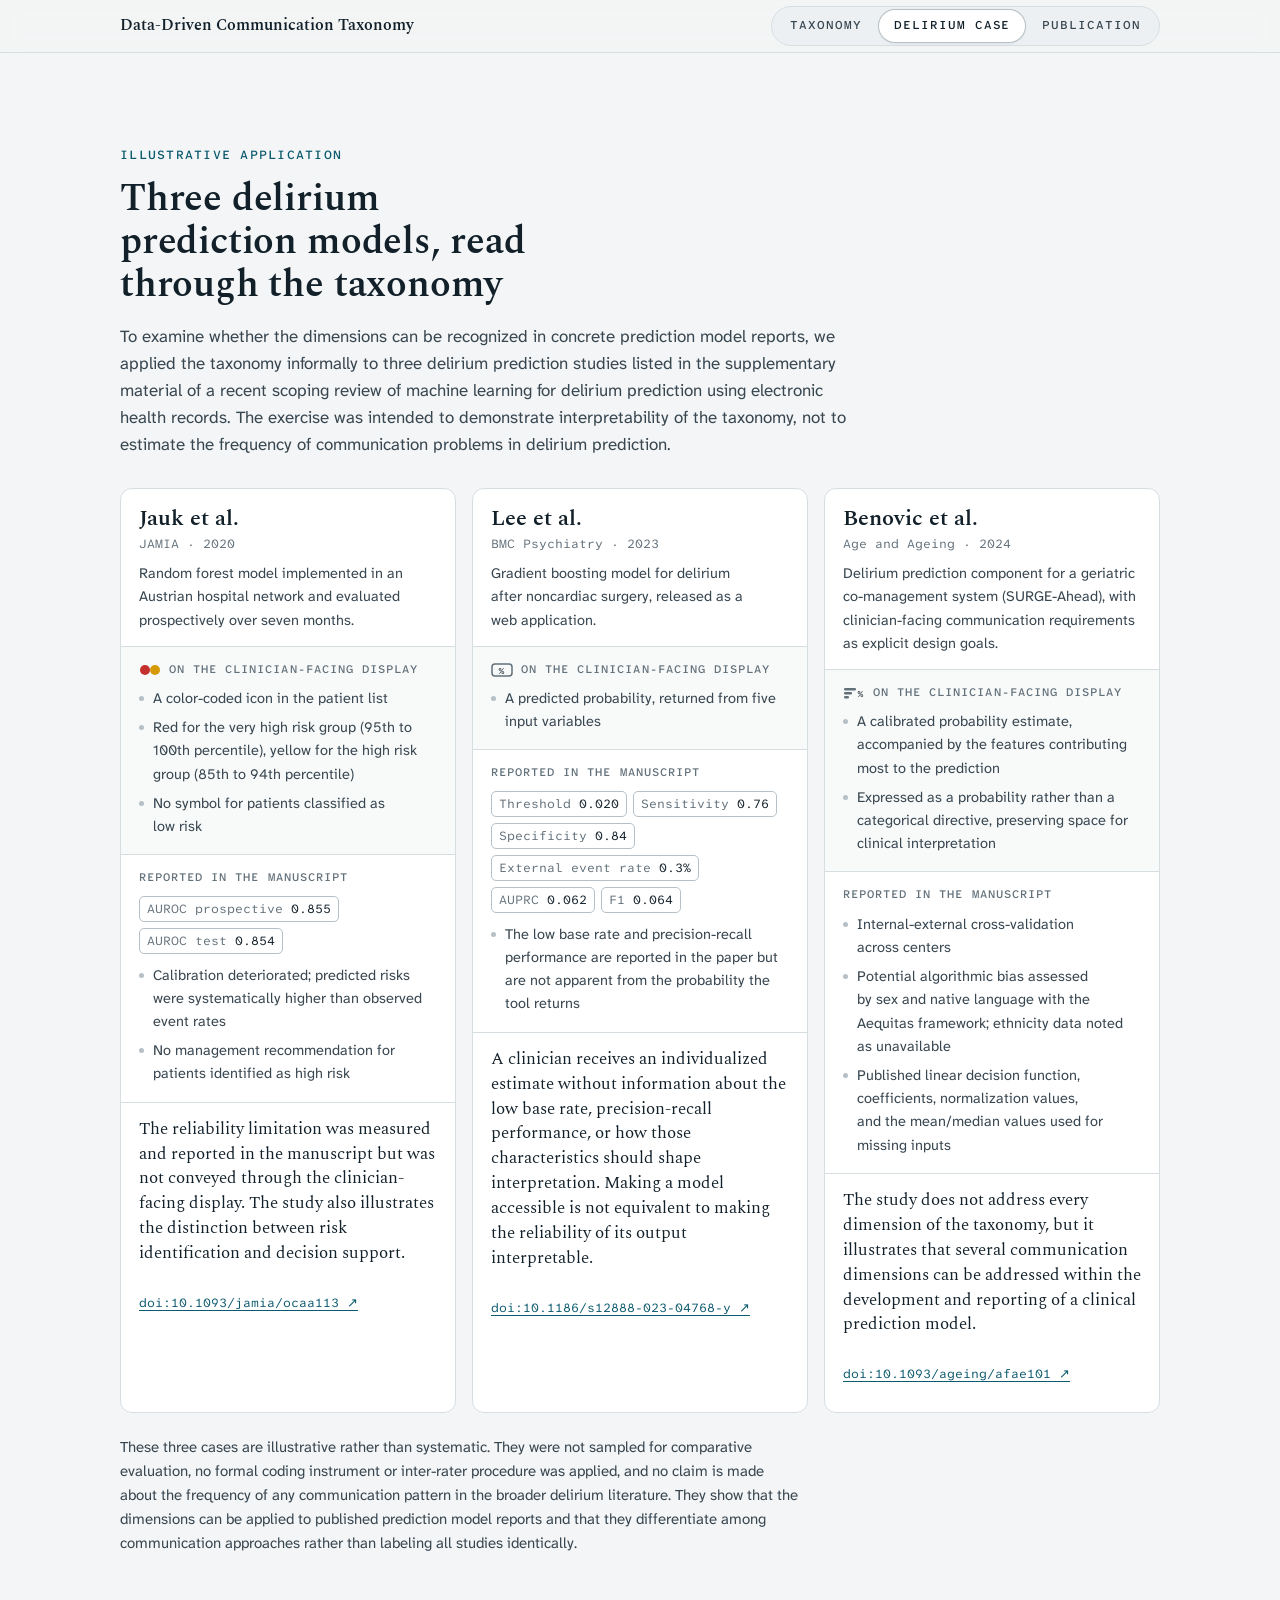
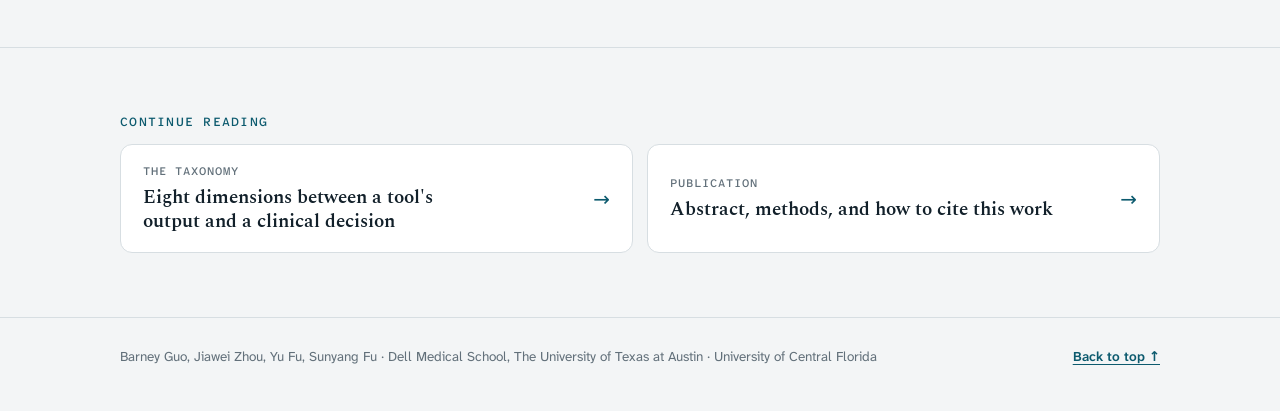
==== taxonomy-delirium.html @ abd05e76 "Add files via upload" ====
<!doctype html>
<html lang="en">
<head>
<meta charset="utf-8">
<meta name="viewport" content="width=device-width, initial-scale=1">
<title>Delirium case · Data-Driven Communication Taxonomy</title>
<meta name="description" content="Three published delirium prediction models read through A Taxonomy of Issues in Healthcare Data-Driven Communication for Clinical Decision-Making.">
<link rel="preconnect" href="https://fonts.googleapis.com">
<link rel="preconnect" href="https://fonts.gstatic.com" crossorigin>
<link rel="stylesheet" href="https://fonts.googleapis.com/css2?family=Atkinson+Hyperlegible+Mono:wght@400;500;600&family=Atkinson+Hyperlegible+Next:ital,wght@0,400;0,500;0,600;0,700;1,400&family=Spectral:ital,wght@0,500;0,600;1,400;1,500&display=swap">
<link rel="stylesheet" href="taxonomy-shared.css">
</head>
<body>
<!-- Page 2 of 3 · Delirium case. Other pages: taxonomy.html, taxonomy-publication.html. Shared files: taxonomy-shared.css, taxonomy-shared.js. -->

<header class="topbar">
  <div class="frame topbar-in">
    <a class="brand" href="taxonomy.html">Data-Driven Communication Taxonomy</a>
    <nav class="page-tabs" aria-label="Pages">
      <a class="page-tab" href="taxonomy.html">Taxonomy</a>
      <a class="page-tab" href="taxonomy-delirium.html" aria-current="page">Delirium case</a>
      <a class="page-tab" href="taxonomy-publication.html">Publication</a>
    </nav>
  </div>
</header>

<main id="top">
  <section class="sec" id="delirium" aria-labelledby="del-title">
    <div class="frame">
      <p class="kicker">Illustrative application</p>
      <h1 id="del-title">Three delirium prediction models, read through the taxonomy</h1>
      <p class="lede">To examine whether the dimensions can be recognized in concrete prediction model reports, we applied the taxonomy informally to three delirium prediction studies listed in the supplementary material of a recent scoping review of machine learning for delirium prediction using electronic health records. The exercise was intended to demonstrate interpretability of the taxonomy, not to estimate the frequency of communication problems in delirium prediction.</p>
      <div class="cases">
        <article class="case">
          <div class="case-head">
            <h3>Jauk et al.</h3>
            <p class="src">JAMIA · 2020</p>
            <p>Random forest model implemented in an Austrian hospital network and evaluated prospectively over seven months.</p>
          </div>
          <div class="layer screen">
            <p class="label layer-label"><svg width="22" height="12" viewBox="0 0 22 12" aria-hidden="true"><circle cx="6" cy="6" r="5" fill="var(--sig-red)"/><circle cx="16" cy="6" r="5" fill="var(--sig-amber)"/></svg>On the clinician-facing display</p>
            <ul class="pts">
              <li>A color-coded icon in the patient list</li>
              <li>Red for the very high risk group (95th to 100th percentile), yellow for the high risk group (85th to 94th percentile)</li>
              <li>No symbol for patients classified as low risk</li>
            </ul>
          </div>
          <div class="layer">
            <p class="label">Reported in the manuscript</p>
            <ul class="metrics"><li><span>AUROC prospective</span> 0.855</li><li><span>AUROC test</span> 0.854</li></ul>
            <ul class="pts">
              <li>Calibration deteriorated; predicted risks were systematically higher than observed event rates</li>
              <li>No management recommendation for patients identified as high risk</li>
            </ul>
          </div>
          <div class="reading"><p>The reliability limitation was measured and reported in the manuscript but was not conveyed through the clinician-facing display. The study also illustrates the distinction between risk identification and decision support.</p></div>
          <p class="case-link"><a href="https://doi.org/10.1093/jamia/ocaa113" target="_blank" rel="noopener">doi:10.1093/jamia/ocaa113 ↗</a></p>
        </article>

        <article class="case">
          <div class="case-head">
            <h3>Lee et al.</h3>
            <p class="src">BMC Psychiatry · 2023</p>
            <p>Gradient boosting model for delirium after noncardiac surgery, released as a web application.</p>
          </div>
          <div class="layer screen">
            <p class="label layer-label"><svg width="22" height="14" viewBox="0 0 22 14" aria-hidden="true"><rect x="1" y="1" width="20" height="12" rx="3" fill="none" stroke="var(--muted)" stroke-width="1.5"/><text x="11" y="10.5" text-anchor="middle" font-size="9" font-family="ui-monospace,monospace" fill="var(--ink)">%</text></svg>On the clinician-facing display</p>
            <ul class="pts">
              <li>A predicted probability, returned from five input variables</li>
            </ul>
          </div>
          <div class="layer">
            <p class="label">Reported in the manuscript</p>
            <ul class="metrics"><li><span>Threshold</span> 0.020</li><li><span>Sensitivity</span> 0.76</li><li><span>Specificity</span> 0.84</li><li><span>External event rate</span> 0.3%</li><li><span>AUPRC</span> 0.062</li><li><span>F1</span> 0.064</li></ul>
            <ul class="pts">
              <li>The low base rate and precision-recall performance are reported in the paper but are not apparent from the probability the tool returns</li>
            </ul>
          </div>
          <div class="reading"><p>A clinician receives an individualized estimate without information about the low base rate, precision-recall performance, or how those characteristics should shape interpretation. Making a model accessible is not equivalent to making the reliability of its output interpretable.</p></div>
          <p class="case-link"><a href="https://doi.org/10.1186/s12888-023-04768-y" target="_blank" rel="noopener">doi:10.1186/s12888-023-04768-y ↗</a></p>
        </article>

        <article class="case">
          <div class="case-head">
            <h3>Benovic et al.</h3>
            <p class="src">Age and Ageing · 2024</p>
            <p>Delirium prediction component for a geriatric co-management system (SURGE-Ahead), with clinician-facing communication requirements as explicit design goals.</p>
          </div>
          <div class="layer screen">
            <p class="label layer-label"><svg width="22" height="14" viewBox="0 0 22 14" aria-hidden="true"><rect x="1" y="2" width="12" height="2.6" rx="1.3" fill="var(--muted)"/><rect x="1" y="6" width="8" height="2.6" rx="1.3" fill="var(--muted)"/><rect x="1" y="10" width="5" height="2.6" rx="1.3" fill="var(--muted)"/><text x="18" y="11" text-anchor="middle" font-size="9" font-family="ui-monospace,monospace" fill="var(--ink)">%</text></svg>On the clinician-facing display</p>
            <ul class="pts">
              <li>A calibrated probability estimate, accompanied by the features contributing most to the prediction</li>
              <li>Expressed as a probability rather than a categorical directive, preserving space for clinical interpretation</li>
            </ul>
          </div>
          <div class="layer">
            <p class="label">Reported in the manuscript</p>
            <ul class="pts">
              <li>Internal-external cross-validation across centers</li>
              <li>Potential algorithmic bias assessed by sex and native language with the Aequitas framework; ethnicity data noted as unavailable</li>
              <li>Published linear decision function, coefficients, normalization values, and the mean/median values used for missing inputs</li>
            </ul>
          </div>
          <div class="reading"><p>The study does not address every dimension of the taxonomy, but it illustrates that several communication dimensions can be addressed within the development and reporting of a clinical prediction model.</p></div>
          <p class="case-link"><a href="https://doi.org/10.1093/ageing/afae101" target="_blank" rel="noopener">doi:10.1093/ageing/afae101 ↗</a></p>
        </article>
      </div>
      <p class="caveat">These three cases are illustrative rather than systematic. They were not sampled for comparative evaluation, no formal coding instrument or inter-rater procedure was applied, and no claim is made about the frequency of any communication pattern in the broader delirium literature. They show that the dimensions can be applied to published prediction model reports and that they differentiate among communication approaches rather than labeling all studies identically.</p>
    </div>
  </section>

  <nav class="sec next" aria-labelledby="next-title">
    <div class="frame">
      <p class="kicker" id="next-title">Continue reading</p>
      <div class="next-grid">
        <a class="next-card" href="taxonomy.html#taxonomy">
          <span><span class="label">The taxonomy</span><span class="next-name">Eight dimensions between a tool's output and a clinical decision</span></span>
          <span class="next-arrow" aria-hidden="true">→</span>
        </a>
        <a class="next-card" href="taxonomy-publication.html">
          <span><span class="label">Publication</span><span class="next-name">Abstract, methods, and how to cite this work</span></span>
          <span class="next-arrow" aria-hidden="true">→</span>
        </a>
      </div>
    </div>
  </nav>
</main>

<footer class="foot">
  <div class="frame">
    <span>Barney Guo, Jiawei Zhou, Yu Fu, Sunyang Fu · Dell Medical School, The University of Texas at Austin · University of Central Florida</span>
    <a href="#top">Back to top ↑</a>
  </div>
</footer>

<script src="taxonomy-shared.js"></script>
</body>
</html>
---- taxonomy-shared.css ----
/* Shared by the three project pages: taxonomy.html (Taxonomy), taxonomy-delirium.html (Delirium case), taxonomy-publication.html (Publication).
   Layout: one reading column (about 68ch) inside a 1120px frame. The dimension rail, case cards and figures use the full frame. A slim sticky nav with one tab per page.
   Subject: the path from a model's output to a clinical decision, keyed to the eight dimension fills used in the paper's Tables 3 and 4 and Figure 2. */
:root{
  --bg:#F3F5F6; --surface:#FFFFFF; --raised:#F8FAFA; --ink:#12202A; --ink-2:#384650; --muted:#62707A;
  --rule:#D7DEE2; --rule-2:#B6C0C6; --accent:#0C5A6E; --accent-2:#08495A; --accent-soft:#E1EEF2; --on-accent:#FFFFFF;
  --chrome:#22313B; --on-chrome:#E9EFF2; --sig-red:#C4302B; --sig-amber:#D69A00; --sheet:#FFFFFF; --code-bg:#ECF0F2;
  --d1:#1E6B6B; --d1f:#E0F0F0; --d2:#56626C; --d2f:#F0F0F0; --d3:#A64E0C; --d3f:#FFE8D1; --d4:#746500; --d4f:#FFFFD9;
  --d5:#2A6B2E; --d5f:#E0FFE0; --d6:#00707B; --d6f:#E0FFFF; --d7:#4246B5; --d7f:#EBEBFF; --d8:#962D93; --d8f:#FFE6FF;
  --f-display:"Spectral", Georgia, "Times New Roman", serif;
  --f-body:"Atkinson Hyperlegible Next", "Atkinson Hyperlegible", system-ui, -apple-system, "Segoe UI", Roboto, Arial, sans-serif;
  --f-mono:"Atkinson Hyperlegible Mono", ui-monospace, "SFMono-Regular", Menlo, Consolas, monospace;
  --frame:1120px; --measure:68ch;
}
@media (prefers-color-scheme: dark){
  :root:not([data-theme="light"]){
    --bg:#0D1317; --surface:#141C21; --raised:#18222A; --ink:#E2E8EC; --ink-2:#B8C4CB; --muted:#8B99A3;
    --rule:#25313A; --rule-2:#3B4952; --accent:#6BC2D6; --accent-2:#93D5E5; --accent-soft:#153039; --on-accent:#0D1317;
    --chrome:#26353F; --on-chrome:#E2E8EC; --sig-red:#F0605A; --sig-amber:#F2C14E; --sheet:#F4F6F7; --code-bg:#10191E;
    --d1:#7DCACA; --d1f:#142A2B; --d2:#B4BEC5; --d2f:#20272B; --d3:#F2A766; --d3f:#35251A; --d4:#E1D068; --d4f:#2E2C17;
    --d5:#88D18C; --d5f:#17301A; --d6:#6BD0DA; --d6f:#12303A; --d7:#ABADFF; --d7f:#212346; --d8:#EE9BEA; --d8f:#341B35;
    color-scheme:dark;
  }
}
:root[data-theme="dark"]{
  --bg:#0D1317; --surface:#141C21; --raised:#18222A; --ink:#E2E8EC; --ink-2:#B8C4CB; --muted:#8B99A3;
  --rule:#25313A; --rule-2:#3B4952; --accent:#6BC2D6; --accent-2:#93D5E5; --accent-soft:#153039; --on-accent:#0D1317;
  --chrome:#26353F; --on-chrome:#E2E8EC; --sig-red:#F0605A; --sig-amber:#F2C14E; --sheet:#F4F6F7; --code-bg:#10191E;
  --d1:#7DCACA; --d1f:#142A2B; --d2:#B4BEC5; --d2f:#20272B; --d3:#F2A766; --d3f:#35251A; --d4:#E1D068; --d4f:#2E2C17;
  --d5:#88D18C; --d5f:#17301A; --d6:#6BD0DA; --d6f:#12303A; --d7:#ABADFF; --d7f:#212346; --d8:#EE9BEA; --d8f:#341B35;
  color-scheme:dark;
}

*,*::before,*::after{box-sizing:border-box}
html{scroll-behavior:smooth;-webkit-text-size-adjust:100%}
body{margin:0;background:var(--bg);color:var(--ink);font-family:var(--f-body);font-size:17px;line-height:1.6;-webkit-font-smoothing:antialiased;text-rendering:optimizeLegibility}
img{max-width:100%}
[hidden]{display:none!important}
.frame{max-width:var(--frame);margin-inline:auto;padding-inline:clamp(16px,4vw,40px)}
a{color:var(--accent);text-underline-offset:3px;text-decoration-thickness:1px}
a:hover{color:var(--accent-2)}
:focus-visible{outline:2px solid var(--accent);outline-offset:2px;border-radius:4px}
h1,h2,h3,h4{text-wrap:balance}
p,li,dd{text-wrap:pretty}
.num{font-family:var(--f-mono);font-variant-numeric:tabular-nums}
.kicker{font-family:var(--f-mono);font-size:12.5px;font-weight:500;letter-spacing:.1em;text-transform:uppercase;color:var(--accent);margin:0 0 12px}
.label{font-family:var(--f-mono);font-size:11.5px;font-weight:500;letter-spacing:.09em;text-transform:uppercase;color:var(--muted);margin:0 0 8px}
.sec{padding-block:clamp(52px,8vw,92px);border-top:1px solid var(--rule);scroll-margin-top:56px}
main > .sec:first-child{border-top:0}
.sec h1,.sec h2{font-family:var(--f-display);font-weight:600;font-size:clamp(1.7rem,1.15rem + 1.7vw,2.35rem);line-height:1.15;letter-spacing:-.005em;margin:0 0 16px;max-width:26ch}
.lede{font-size:1.06rem;color:var(--ink-2);max-width:var(--measure);margin:0}
.btn{appearance:none;font:inherit;font-size:14px;font-weight:700;line-height:1.2;display:inline-flex;align-items:center;gap:8px;padding:9px 15px;border-radius:7px;border:1px solid var(--rule-2);background:var(--surface);color:var(--ink);cursor:pointer;text-decoration:none;white-space:nowrap;transition:background .15s,border-color .15s,color .15s}
.btn:hover{background:var(--accent-soft);border-color:var(--accent);color:var(--ink)}
.btn.primary{background:var(--accent);border-color:var(--accent);color:var(--on-accent)}
.btn.primary:hover{background:var(--accent-2);border-color:var(--accent-2);color:var(--on-accent)}
.btn[aria-pressed="true"]{background:var(--accent);border-color:var(--accent);color:var(--on-accent)}
code{font-family:var(--f-mono);font-size:.86em;background:var(--code-bg);color:var(--ink);padding:1px 5px;border-radius:4px;white-space:nowrap}

/* nav · all pages: one tab per page, aria-current="page" marks the page being viewed */
.topbar{position:sticky;top:env(safe-area-inset-top,0px);z-index:20;background:var(--bg);background:color-mix(in srgb,var(--bg) 90%,transparent);-webkit-backdrop-filter:blur(10px);backdrop-filter:blur(10px);border-bottom:1px solid var(--rule)}
.topbar-in{display:flex;align-items:center;gap:20px;min-height:52px}
.brand{font-family:var(--f-display);font-weight:600;font-size:16px;color:var(--ink);text-decoration:none;white-space:nowrap;overflow:hidden;text-overflow:ellipsis;min-width:0}
.brand:hover{color:var(--ink)}
.page-tabs{display:flex;gap:2px;margin-left:auto;padding:3px;border:1px solid var(--rule);border-radius:999px;background:var(--code-bg);min-width:0}
.page-tab{font-family:var(--f-mono);font-size:12px;font-weight:500;letter-spacing:.08em;text-transform:uppercase;color:var(--ink-2);text-decoration:none;text-align:center;padding:6px 15px;border-radius:999px;white-space:nowrap}
.page-tab:hover{background:var(--accent-soft);color:var(--ink)}
.page-tab[aria-current="page"]{background:var(--surface);color:var(--ink);box-shadow:0 0 0 1px var(--rule-2),0 1px 3px rgba(18,32,42,.12)}
@media (max-width:760px){.brand{display:none}.page-tabs{flex:1;margin-left:0}.page-tab{flex:1;padding-inline:6px}}
@media (max-width:380px){.page-tab{font-size:11px;letter-spacing:.04em}}

/* hero · taxonomy.html */
.hero{padding-block:clamp(40px,7vw,84px) clamp(44px,7vw,80px)}
.eyebrow{display:flex;flex-wrap:wrap;gap:4px 12px;align-items:baseline;font-family:var(--f-mono);font-size:13px;color:var(--muted);margin:0 0 20px}
.eyebrow .ey-status{color:var(--accent);font-weight:600;letter-spacing:.1em;text-transform:uppercase;font-size:12px}
h1{font-family:var(--f-display);font-weight:600;font-size:clamp(2.05rem,1.15rem + 3.3vw,3.4rem);line-height:1.08;letter-spacing:-.014em;margin:0 0 24px;max-width:17em}
.hero-lede{font-size:clamp(1.06rem,1rem + .3vw,1.2rem);color:var(--ink-2);max-width:62ch;margin:0 0 14px}
.hero-actions{display:flex;flex-wrap:wrap;gap:10px;margin-top:26px}

/* featured example · taxonomy.html */
.example{margin-top:clamp(36px,6vw,60px);background:var(--surface);border:1px solid var(--rule);border-radius:14px;overflow:hidden}
.example-head{padding:18px 24px 16px;border-bottom:1px solid var(--rule);background:var(--raised)}
.example-head .kicker{margin-bottom:6px}
.example-head h2{font-family:var(--f-display);font-weight:600;font-size:clamp(1.3rem,1.1rem + .7vw,1.6rem);line-height:1.2;margin:0 0 4px}
.example-head p{margin:0;font-size:14.5px;color:var(--muted)}
.example-grid{display:grid;grid-template-columns:minmax(0,.95fr) minmax(0,1.05fr)}
.example-col{padding:22px 24px 24px;min-width:0}
.example-col + .example-col{border-left:1px solid var(--rule)}
@media (max-width:840px){.example-grid{grid-template-columns:1fr}.example-col + .example-col{border-left:0;border-top:1px solid var(--rule)}}
.ward{border:1px solid var(--rule-2);border-radius:9px;overflow:hidden;background:var(--surface)}
.ward-bar{display:flex;justify-content:space-between;align-items:center;gap:12px;padding:8px 12px;background:var(--chrome);color:var(--on-chrome);font-family:var(--f-mono);font-size:12px;letter-spacing:.06em;text-transform:uppercase}
.ward-bar span:last-child{opacity:.7;text-transform:none;letter-spacing:.02em}
.ward table{width:100%;border-collapse:collapse;font-size:14px}
.ward th{font-family:var(--f-mono);font-weight:500;font-size:11px;letter-spacing:.07em;text-transform:uppercase;color:var(--muted);text-align:left;padding:8px 12px;border-bottom:1px solid var(--rule)}
.ward th:last-child,.ward td:last-child{text-align:center;width:8.5em}
.ward td{padding:9px 12px;border-bottom:1px solid var(--rule);vertical-align:middle}
.ward tbody tr:last-child td{border-bottom:0}
.ward td:first-child{font-family:var(--f-mono);color:var(--ink-2);width:3.6em}
.redact{display:block;height:9px;border-radius:5px;background:var(--rule-2);width:var(--w,60%);opacity:.8}
.icon{display:inline-block;width:14px;height:14px;border-radius:50%;vertical-align:middle}
.icon.red{background:var(--sig-red);box-shadow:0 0 0 3px color-mix(in srgb,var(--sig-red) 20%,transparent)}
.icon.amber{background:var(--sig-amber);box-shadow:0 0 0 3px color-mix(in srgb,var(--sig-amber) 22%,transparent)}
.icon.none{border:1.5px dashed var(--rule-2)}
.ward-missing{display:flex;flex-wrap:wrap;align-items:center;gap:8px;padding:10px 12px;border-top:1px dashed var(--rule-2);font-size:13px;color:var(--muted);background:var(--raised)}
.ghost{border:1px dashed var(--rule-2);border-radius:5px;padding:1px 8px;font-family:var(--f-mono);font-size:12px;color:var(--ink-2)}
.legend{list-style:none;padding:0;margin:14px 0 0;display:grid;gap:7px;font-size:14px;color:var(--ink-2)}
.legend li{display:flex;gap:10px;align-items:center}
.schem-note{font-size:12.5px;color:var(--muted);margin:12px 0 0}
.report{margin:0}
.report > div{display:grid;grid-template-columns:9em minmax(0,1fr);gap:4px 16px;padding:12px 0;border-bottom:1px solid var(--rule)}
.report > div:first-child{padding-top:2px}
.report dt{font-weight:700;font-size:14.5px;color:var(--ink)}
.report dd{margin:0;font-size:15px;color:var(--ink-2)}
.report .num{color:var(--ink);font-weight:600}
.flag{display:inline-block;margin-top:6px;font-family:var(--f-mono);font-size:11px;letter-spacing:.06em;text-transform:uppercase;color:var(--sig-red);border:1px dashed currentColor;border-radius:4px;padding:1px 6px}
@media (max-width:520px){.report > div{grid-template-columns:1fr}}
.pull{margin:20px 0 0;font-family:var(--f-display);font-style:italic;font-weight:500;font-size:1.17rem;line-height:1.45;color:var(--ink)}
.pull footer{margin-top:8px;font-family:var(--f-body);font-style:normal;font-weight:400;font-size:13px;color:var(--muted)}
.example-foot{margin:16px 0 0;font-size:14px}

/* gap · taxonomy.html */
.lanes{display:grid;grid-template-columns:repeat(2,minmax(0,1fr));gap:16px;margin-top:30px}
@media (max-width:780px){.lanes{grid-template-columns:1fr}}
.lane{border:1px solid var(--rule);border-radius:12px;padding:20px 22px 22px;background:var(--surface);min-width:0;display:flex;flex-direction:column}
.lane.open{border-style:dashed;border-color:var(--accent);background:transparent}
.route{font-family:var(--f-mono);font-size:12.5px;color:var(--muted);margin:0 0 8px}
.lane h3{font-family:var(--f-display);font-weight:600;font-size:1.3rem;line-height:1.25;margin:0 0 14px}
.lane p{margin:0;font-size:15.5px;color:var(--ink-2)}
.std{list-style:none;margin:0;padding:0;display:grid;gap:10px}
.std li{display:grid;grid-template-columns:7.2em minmax(0,1fr);gap:12px;font-size:15px;color:var(--ink-2)}
.std b{font-family:var(--f-mono);font-weight:600;color:var(--ink);font-size:14px}
.status{display:inline-flex;align-items:center;gap:8px;margin-top:auto;padding-top:18px;font-size:13.5px;font-weight:700;color:var(--ink-2)}
.status::before{content:"";width:8px;height:8px;border-radius:50%;background:var(--muted);flex:none}
.lane.open .status{color:var(--accent)}
.lane.open .status::before{background:var(--accent)}
.lits-wrap{margin-top:44px}
.lits-wrap h3{font-family:var(--f-display);font-weight:600;font-size:1.25rem;margin:0 0 14px}
.lits{display:grid;grid-template-columns:repeat(3,minmax(0,1fr));gap:1px;background:var(--rule);border:1px solid var(--rule);border-radius:12px;overflow:hidden}
.lits > div{background:var(--surface);padding:14px 16px;min-width:0}
.lits b{display:block;font-size:15px;color:var(--ink);line-height:1.35;margin-bottom:2px}
.lits span{font-size:14px;color:var(--muted)}
@media (max-width:840px){.lits{grid-template-columns:repeat(2,minmax(0,1fr))}}
@media (max-width:480px){.lits{grid-template-columns:1fr}}
.cap{font-size:14.5px;color:var(--muted);max-width:var(--measure);margin:12px 0 0}

/* taxonomy rail · taxonomy.html */
.rail-ends{display:flex;align-items:center;gap:12px;font-family:var(--f-mono);font-size:12px;letter-spacing:.07em;text-transform:uppercase;color:var(--muted);margin:32px 0 10px}
.rail-ends .line{flex:1;height:1px;background:var(--rule-2);position:relative}
.rail-ends .line::after{content:"";position:absolute;right:0;top:-4px;border-top:4.5px solid transparent;border-bottom:4.5px solid transparent;border-left:8px solid var(--rule-2)}
.rail{display:grid;grid-template-columns:repeat(4,minmax(0,1fr));gap:10px}
@media (max-width:700px){.rail{grid-template-columns:repeat(2,minmax(0,1fr));gap:8px}}
.node{appearance:none;font:inherit;text-align:left;cursor:pointer;display:flex;flex-direction:column;gap:6px;padding:12px;border:1px solid var(--rule);border-radius:9px;background:var(--surface);color:var(--ink);min-width:0;transition:background .15s,border-color .15s,opacity .2s,box-shadow .2s}
.node:hover{border-color:var(--c)}
.node[aria-selected="true"]{background:var(--cf);border-color:var(--c);box-shadow:inset 0 0 0 1px var(--c)}
.node-top{display:flex;align-items:center;gap:8px}
.swatch{width:13px;height:13px;border-radius:3px;background:var(--cf);border:1.5px solid var(--c);flex:none}
.node-num{font-family:var(--f-mono);font-size:12.5px;font-weight:600;color:var(--c)}
.node-name{font-weight:700;font-size:15px;line-height:1.25;overflow-wrap:break-word}
.node-q{font-size:12.5px;line-height:1.38;color:var(--muted);flex:1}
.node[aria-selected="true"] .node-q{color:var(--ink-2)}
.node-bar{height:6px;border-radius:3px;background:var(--rule);overflow:hidden;margin-top:2px}
.node-bar span{display:block;height:100%;background:var(--c);border-radius:3px}
.node-n{font-family:var(--f-mono);font-size:12px;color:var(--muted)}
.node-n b{color:var(--ink);font-weight:600}
.rail.overlap .node:not([data-overlap]){opacity:.35}
.rail.overlap .node[data-overlap]{box-shadow:0 0 0 2px var(--c)}
.count-note{font-size:13.5px;color:var(--muted);margin:10px 0 0;max-width:var(--measure)}

/* panel · taxonomy.html (.full and table.tx are also used on taxonomy-publication.html) */
.panel{scroll-margin-top:68px;margin-top:16px;border:1px solid var(--rule);border-radius:12px;background:var(--surface);overflow:hidden}
.panel-head{display:grid;grid-template-columns:auto minmax(0,1fr) auto;gap:6px 18px;align-items:start;padding:18px 22px;background:var(--cf);border-bottom:1px solid var(--rule)}
.panel-num{font-family:var(--f-display);font-weight:600;font-size:2.7rem;line-height:.95;color:var(--c)}
.panel-kicker{font-family:var(--f-mono);font-size:11.5px;letter-spacing:.09em;text-transform:uppercase;color:var(--ink-2);margin:2px 0 4px}
.panel h3{font-family:var(--f-display);font-weight:600;font-size:1.6rem;line-height:1.15;margin:0}
.panel-q{font-family:var(--f-display);font-style:italic;font-size:1.12rem;color:var(--ink-2);margin:6px 0 0}
.panel-count{text-align:right;font-size:13px;color:var(--ink-2);line-height:1.35}
.panel-count .num{display:block;font-size:2rem;line-height:1;color:var(--ink);font-weight:500;margin-bottom:4px}
@media (max-width:640px){.panel-head{grid-template-columns:auto minmax(0,1fr)}.panel-count{grid-column:1/-1;text-align:left;display:flex;gap:8px;align-items:baseline}.panel-count .num{display:inline;font-size:1.3rem;margin:0}}
.panel-body{display:grid;grid-template-columns:minmax(0,1.12fr) minmax(0,.88fr)}
.panel-body > div{padding:20px 22px 22px;min-width:0}
.panel-body > div + div{border-left:1px solid var(--rule)}
@media (max-width:880px){.panel-body{grid-template-columns:1fr}.panel-body > div + div{border-left:0;border-top:1px solid var(--rule)}}
.focus{margin:0 0 22px;font-size:16px;color:var(--ink)}
.types{list-style:none;margin:0;padding:0;display:grid;gap:16px}
.types h4{margin:0 0 6px;font-size:15.5px;font-weight:700;color:var(--ink)}
.types ul{list-style:none;margin:0;padding:0;display:grid;gap:4px}
.types ul li{position:relative;padding-left:16px;font-size:15px;color:var(--ink-2)}
.types ul li::before{content:"";position:absolute;left:1px;top:.6em;width:6px;height:6px;border-radius:1.5px;background:var(--c)}
.map-box{border:1px solid var(--rule);border-radius:9px;padding:12px 14px;background:var(--raised)}
.map-box p{margin:0}
.map-box p:not(.label){font-size:15px;color:var(--ink)}
.map-box .label{margin-bottom:6px}
.map-box.iv{background:var(--cf);border-color:var(--c)}
.map-arrow{display:flex;justify-content:center;padding:5px 0;color:var(--muted)}
.note{font-size:13px;color:var(--muted);margin:12px 0 0}
.paper-text{margin-top:18px;border-top:1px solid var(--rule);padding-top:12px}
.paper-text summary{cursor:pointer;font-weight:700;font-size:14px;color:var(--accent)}
.paper-text p{font-size:15px;color:var(--ink-2);margin:10px 0 0}
.overlap-note{display:grid;grid-template-columns:minmax(0,1fr) auto;gap:12px 22px;align-items:center;margin-top:16px;padding:14px 18px;border:1px dashed var(--rule-2);border-radius:10px}
.overlap-note p{margin:0;font-size:15px;color:var(--ink-2)}
.overlap-note b{color:var(--ink)}
@media (max-width:640px){.overlap-note{grid-template-columns:1fr}.overlap-note .btn{justify-self:start}}
.full{margin-top:16px;border:1px solid var(--rule);border-radius:10px;background:var(--surface)}
.full > summary{cursor:pointer;list-style:none;display:flex;justify-content:space-between;align-items:center;gap:12px;padding:13px 18px;font-weight:700;font-size:15px}
.full > summary::-webkit-details-marker{display:none}
.full > summary::after{content:"Show";font-family:var(--f-mono);font-weight:500;font-size:12px;letter-spacing:.08em;text-transform:uppercase;color:var(--accent)}
.full[open] > summary::after{content:"Hide"}
.full[open] > summary{border-bottom:1px solid var(--rule)}
.scroll{overflow-x:auto;-webkit-overflow-scrolling:touch}
table.tx{border-collapse:collapse;width:100%;min-width:900px;font-size:14px}
table.tx th{font-family:var(--f-mono);font-weight:500;font-size:11px;letter-spacing:.08em;text-transform:uppercase;color:var(--muted);text-align:left;padding:10px 14px;border-bottom:1px solid var(--rule-2);background:var(--raised)}
table.tx td{padding:12px 14px;vertical-align:top;border-bottom:1px solid var(--rule);color:var(--ink-2)}
table.tx tr:last-child td{border-bottom:0}
table.tx td.dim{background:var(--cf);color:var(--ink);font-weight:700;width:15%}
table.tx td.dim span{display:block;font-family:var(--f-mono);font-weight:600;font-size:12px;color:var(--c)}
table.tx .tn{display:block;font-weight:700;color:var(--ink)}
table.tx .ts{display:block;margin-bottom:9px}
table.tx .ts:last-child{margin-bottom:0}

/* patterns · taxonomy.html */
.patterns{display:grid;grid-template-columns:repeat(3,minmax(0,1fr));gap:28px;margin-top:30px}
@media (max-width:920px){.patterns{grid-template-columns:1fr;gap:24px}}
.pattern{border-top:2px solid var(--ink);padding-top:16px;min-width:0;display:flex;flex-direction:column}
.pattern h3{font-family:var(--f-display);font-weight:600;font-size:1.3rem;line-height:1.22;margin:0 0 10px}
.pattern p{font-size:15.5px;color:var(--ink-2);margin:0 0 14px}
.chips{display:flex;flex-wrap:wrap;gap:6px;list-style:none;margin:0 0 14px;padding:0}
.chip{display:inline-flex;align-items:center;gap:7px;font-size:12.5px;font-weight:700;padding:4px 10px;border-radius:999px;background:var(--cf);color:var(--ink);border:1px solid var(--c);text-decoration:none}
.chip:hover{color:var(--ink);box-shadow:0 0 0 1px var(--c)}
.chip i{width:8px;height:8px;border-radius:2px;background:var(--c);flex:none}
.tic{display:grid;grid-template-columns:repeat(2,minmax(0,1fr));margin-top:48px;border:1px solid var(--rule);border-radius:12px;overflow:hidden;background:var(--surface)}
.tic > div{padding:20px 22px 22px;min-width:0}
.tic > div + div{border-left:1px solid var(--rule);background:var(--raised)}
@media (max-width:780px){.tic{grid-template-columns:1fr}.tic > div + div{border-left:0;border-top:1px solid var(--rule)}}
.tic h3{font-family:var(--f-display);font-weight:600;font-size:1.22rem;line-height:1.25;margin:0 0 8px}
.tic p{margin:0;font-size:15px;color:var(--ink-2)}
.tags{display:flex;flex-wrap:wrap;gap:6px;list-style:none;margin:14px 0 0;padding:0}
.tags li{font-size:13.5px;padding:4px 10px;border:1px solid var(--rule-2);border-radius:6px;color:var(--ink-2);background:var(--surface)}
.tags.add li{border-color:var(--accent);color:var(--ink);background:var(--accent-soft)}
.tic .src-link{display:inline-block;margin-top:14px;font-size:13.5px}

/* delirium cases · taxonomy-delirium.html */
.cases{display:grid;grid-template-columns:repeat(3,minmax(0,1fr));gap:16px;margin-top:30px}
@media (min-width:1001px){.cases{row-gap:0}.case{display:grid;grid-row:span 5;grid-template-rows:subgrid}}
@media (max-width:1000px){.cases{grid-template-columns:1fr}}
.case{display:flex;flex-direction:column;border:1px solid var(--rule);border-radius:12px;background:var(--surface);overflow:hidden;min-width:0}
.case-head{padding:16px 18px 14px;border-bottom:1px solid var(--rule)}
.case-head h3{font-family:var(--f-display);font-weight:600;font-size:1.4rem;line-height:1.2;margin:0}
.case-head .src{font-family:var(--f-mono);font-size:12.5px;color:var(--muted);margin:2px 0 8px}
.case-head p{margin:0;font-size:14.5px;color:var(--ink-2)}
.layer{padding:14px 18px 16px;border-bottom:1px solid var(--rule)}
.layer.screen{background:var(--raised)}
.layer-label{display:flex;align-items:center;gap:8px}
.layer-label svg{flex:none}
.layer ul.pts{margin:0;padding:0;list-style:none;display:grid;gap:6px}
.layer ul.pts li{position:relative;padding-left:14px;font-size:14.5px;color:var(--ink-2)}
.layer ul.pts li::before{content:"";position:absolute;left:0;top:.62em;width:5px;height:5px;border-radius:50%;background:var(--rule-2)}
.metrics{display:flex;flex-wrap:wrap;gap:6px;margin:0 0 10px;padding:0;list-style:none}
.metrics li{font-family:var(--f-mono);font-size:12.5px;border:1px solid var(--rule-2);border-radius:5px;padding:2px 7px;color:var(--ink);background:var(--surface);font-variant-numeric:tabular-nums}
.metrics li span{color:var(--muted)}
.reading{padding:14px 18px 6px}
.reading p{margin:0;font-family:var(--f-display);font-size:1.04rem;line-height:1.5;color:var(--ink)}
.case-link{padding:8px 18px 16px;font-family:var(--f-mono);font-size:12.5px}
.caveat{margin:22px 0 0;font-size:15px;color:var(--ink-2);max-width:var(--measure)}

/* publication · taxonomy-publication.html */
.pub-title{font-family:var(--f-display);font-weight:600;font-size:clamp(1.45rem,1.1rem + 1.2vw,1.95rem);line-height:1.2;margin:0 0 16px;max-width:36ch}
.authors{font-size:1.06rem;margin:0 0 8px;color:var(--ink)}
.authors sup{font-family:var(--f-mono);font-size:.66em;color:var(--muted);margin-left:1px}
.affils{list-style:none;margin:0 0 14px;padding:0;font-size:14.5px;color:var(--muted)}
.affils sup{font-family:var(--f-mono);font-size:.75em;margin-right:4px}
.meta{font-family:var(--f-mono);font-size:13px;color:var(--ink-2);margin:0 0 20px}
.actions{display:flex;flex-wrap:wrap;gap:10px;margin-bottom:36px}
.abstract{max-width:var(--measure)}
.abstract p:not(.label){margin:0;font-size:16.5px;line-height:1.66;color:var(--ink)}

/* methods · taxonomy-publication.html */
.mcards{display:grid;grid-template-columns:repeat(3,minmax(0,1fr));gap:16px;margin-top:30px}
@media (max-width:980px){.mcards{grid-template-columns:1fr}}
.mcard{border:1px solid var(--rule);border-radius:12px;background:var(--surface);padding:18px 20px 20px;min-width:0}
.mcard h3{font-family:var(--f-display);font-weight:600;font-size:1.22rem;line-height:1.25;margin:0 0 12px}
.mcard p{font-size:15px;color:var(--ink-2);margin:0 0 10px}
.mcard p:last-child{margin-bottom:0}
.query{list-style:none;margin:0 0 12px;padding:0;display:grid;gap:0}
.query li{border:1px solid var(--rule-2);border-radius:7px;padding:8px 11px;font-size:14.5px;color:var(--ink);background:var(--raised)}
.query .op{border:0;background:none;padding:4px 0;text-align:center;font-family:var(--f-mono);font-size:12px;font-weight:600;letter-spacing:.12em;color:var(--accent)}
.funnel{list-style:none;margin:0 0 10px;padding:0}
.funnel li{display:grid;grid-template-columns:3em minmax(0,1fr);gap:12px;padding:7px 0;border-bottom:1px solid var(--rule);align-items:baseline;font-size:14.5px;color:var(--ink-2)}
.funnel li:last-child{border-bottom:0}
.funnel .num{font-size:1.02rem;font-weight:600;color:var(--ink);text-align:right}
.funnel li.final .num{color:var(--accent)}
.funnel li.final{color:var(--ink)}
.figrow{display:grid;grid-template-columns:minmax(0,520px) minmax(0,1fr);gap:28px;margin-top:40px;align-items:start}
@media (max-width:980px){.figrow{grid-template-columns:1fr}}
figure{margin:0;min-width:0}
.sheet{background:var(--sheet);border:1px solid var(--rule);border-radius:10px;padding:clamp(10px,2vw,18px)}
.sheet img{display:block;width:100%;height:auto}
.sheet.wide{overflow-x:auto;-webkit-overflow-scrolling:touch}
.sheet.wide img{min-width:660px}
figcaption{font-size:14px;color:var(--muted);margin-top:10px;max-width:var(--measure)}
figcaption b{color:var(--ink)}
.fig2{margin-top:32px;scroll-margin-top:68px}
.side h3{font-family:var(--f-display);font-weight:600;font-size:1.22rem;margin:0 0 12px}
.side .full{margin-top:0}
.side .full + .full{margin-top:10px}
.side table.tx{min-width:640px}
.side table.tx td:first-child{font-weight:700;color:var(--ink);width:24%}
.limits{list-style:none;margin:0;padding:0;display:grid;gap:12px}
.limits li{font-size:15px;color:var(--ink-2);padding-left:16px;position:relative}
.limits li::before{content:"";position:absolute;left:0;top:.62em;width:6px;height:6px;border-radius:50%;border:1.5px solid var(--muted)}
.limits b{color:var(--ink)}
.side-block + .side-block{margin-top:30px}

/* cite · taxonomy-publication.html */
.cite-stack{display:grid;grid-template-columns:minmax(0,1fr);gap:14px;max-width:900px;margin-top:24px}
.codebox{position:relative;border:1px solid var(--rule);border-radius:10px;background:var(--code-bg)}
.codebox .label{position:absolute;top:12px;left:16px;margin:0}
.codebox .formatted{margin:0;padding:38px 18px 16px;font-size:15.5px;color:var(--ink)}
.codebox pre{margin:0;padding:38px 18px 16px;overflow-x:auto;font-family:var(--f-mono);font-size:13.5px;line-height:1.6;color:var(--ink);white-space:pre}
.copy{position:absolute;top:8px;right:8px;padding:5px 11px;font-size:12.5px}

/* continue-reading cards · end of taxonomy.html and taxonomy-delirium.html */
.sec.next{padding-block:clamp(40px,6vw,64px)}
.next-grid{display:grid;grid-template-columns:repeat(2,minmax(0,1fr));gap:14px}
@media (max-width:700px){.next-grid{grid-template-columns:1fr}}
.next-card{display:grid;grid-template-columns:minmax(0,1fr) auto;align-items:center;gap:16px;padding:18px 22px;border:1px solid var(--rule);border-radius:12px;background:var(--surface);color:var(--ink);text-decoration:none;transition:border-color .15s,transform .15s}
.next-card:hover{border-color:var(--accent);color:var(--ink);transform:translateY(-2px)}
.next-card .label{display:block;margin:0 0 4px}
.next-name{display:block;font-family:var(--f-display);font-weight:600;font-size:1.2rem;line-height:1.25;text-wrap:balance}
.next-arrow{font-size:20px;line-height:1;color:var(--accent);transition:transform .15s}
.next-card:hover .next-arrow{transform:translateX(4px)}

/* footer · all pages */
.foot{border-top:1px solid var(--rule);padding-block:28px 44px;font-size:13.5px;color:var(--muted)}
.foot .frame{display:flex;flex-wrap:wrap;gap:8px 24px;justify-content:space-between}
.foot a{font-weight:600}

@media (prefers-reduced-motion: reduce){html{scroll-behavior:auto}*{transition:none!important}}
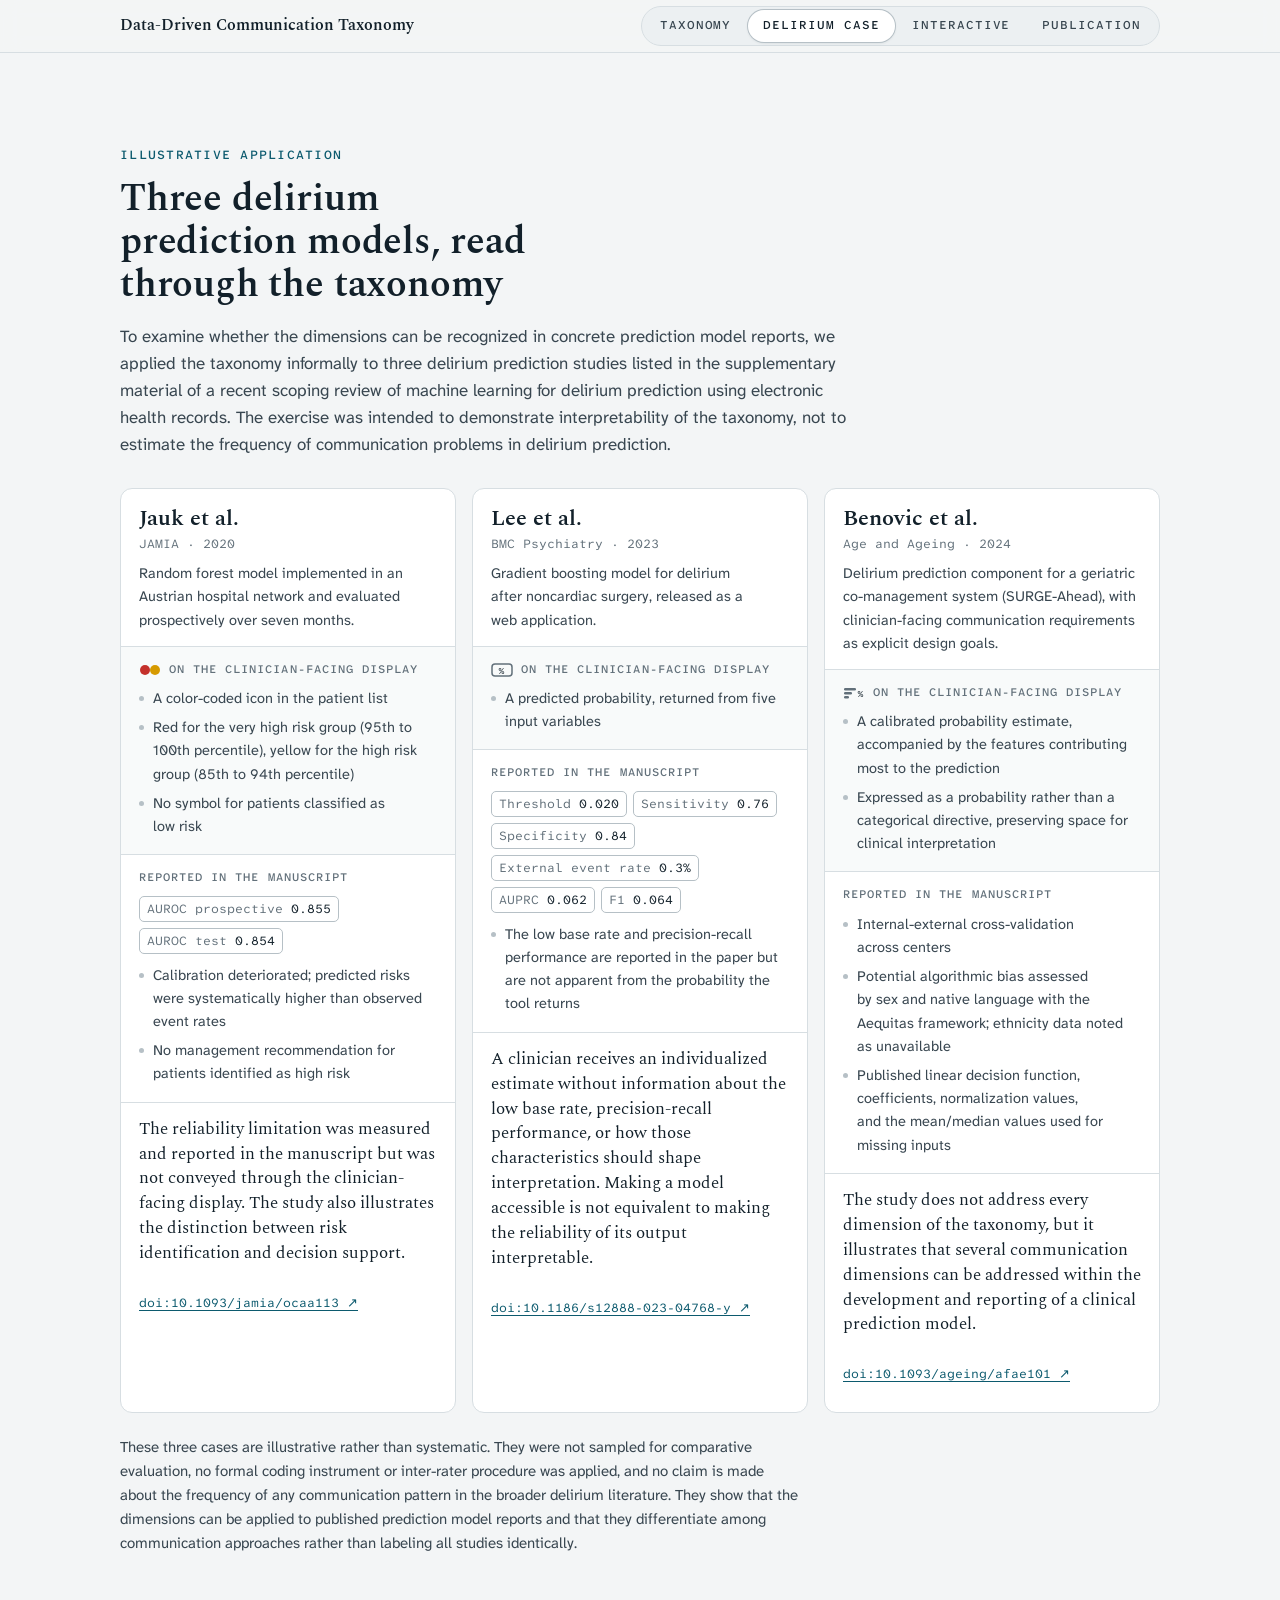
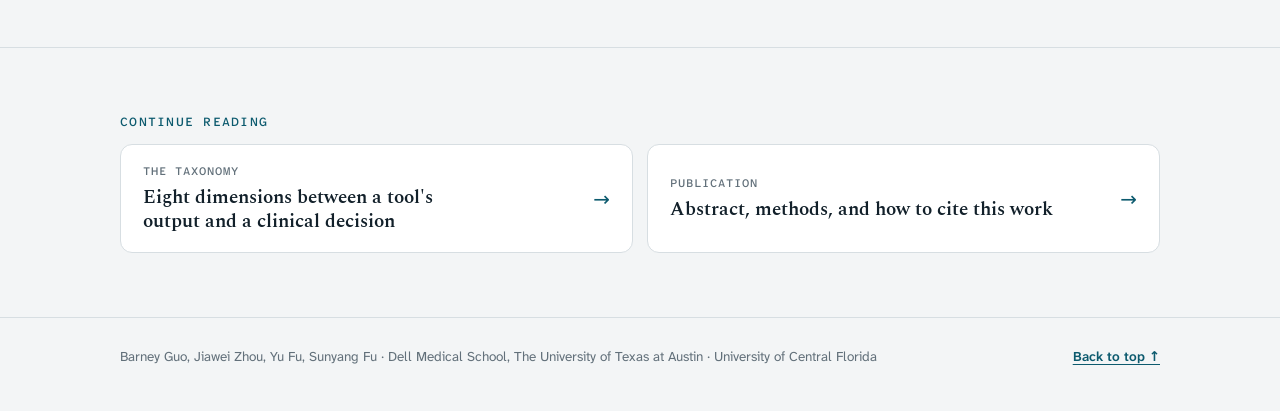
==== commit b8f849a8: "Add an Interactive page and a fourth navigation tab Create taxonomy-interactive.html with its own st" ====
--- a/taxonomy-delirium.html
+++ b/taxonomy-delirium.html
@@ -11,7 +11,7 @@
 <link rel="stylesheet" href="taxonomy-shared.css">
 </head>
 <body>
-<!-- Page 2 of 3 · Delirium case. Other pages: taxonomy.html, taxonomy-publication.html. Shared files: taxonomy-shared.css, taxonomy-shared.js. -->
+<!-- Page 2 of 4 · Delirium case. Other pages: taxonomy.html, taxonomy-interactive.html, taxonomy-publication.html. Shared files: taxonomy-shared.css, taxonomy-shared.js. -->
 
 <header class="topbar">
   <div class="frame topbar-in">
@@ -19,6 +19,7 @@
     <nav class="page-tabs" aria-label="Pages">
       <a class="page-tab" href="taxonomy.html">Taxonomy</a>
       <a class="page-tab" href="taxonomy-delirium.html" aria-current="page">Delirium case</a>
+      <a class="page-tab" href="taxonomy-interactive.html">Interactive</a>
       <a class="page-tab" href="taxonomy-publication.html">Publication</a>
     </nav>
   </div>
--- a/taxonomy-shared.css
+++ b/taxonomy-shared.css
@@ -1,4 +1,5 @@
-/* Shared by the three project pages: taxonomy.html (Taxonomy), taxonomy-delirium.html (Delirium case), taxonomy-publication.html (Publication).
+/* Shared by the four project pages: taxonomy.html (Taxonomy), taxonomy-delirium.html (Delirium case), taxonomy-interactive.html (Interactive), taxonomy-publication.html (Publication).
+   taxonomy-interactive.html also loads taxonomy-interactive.css for its own sections.
    Layout: one reading column (about 68ch) inside a 1120px frame. The dimension rail, case cards and figures use the full frame. A slim sticky nav with one tab per page.
    Subject: the path from a model's output to a clinical decision, keyed to the eight dimension fills used in the paper's Tables 3 and 4 and Figure 2. */
 :root{
@@ -66,6 +67,7 @@
 .page-tab:hover{background:var(--accent-soft);color:var(--ink)}
 .page-tab[aria-current="page"]{background:var(--surface);color:var(--ink);box-shadow:0 0 0 1px var(--rule-2),0 1px 3px rgba(18,32,42,.12)}
 @media (max-width:760px){.brand{display:none}.page-tabs{flex:1;margin-left:0}.page-tab{flex:1;padding-inline:6px}}
+@media (max-width:540px){.topbar-in{padding-block:6px}.page-tabs{display:grid;grid-template-columns:repeat(2,minmax(0,1fr));border-radius:14px}.page-tab{border-radius:10px}.sec,.panel,.fig2{scroll-margin-top:84px}}
 @media (max-width:380px){.page-tab{font-size:11px;letter-spacing:.04em}}
 
 /* hero · taxonomy.html */
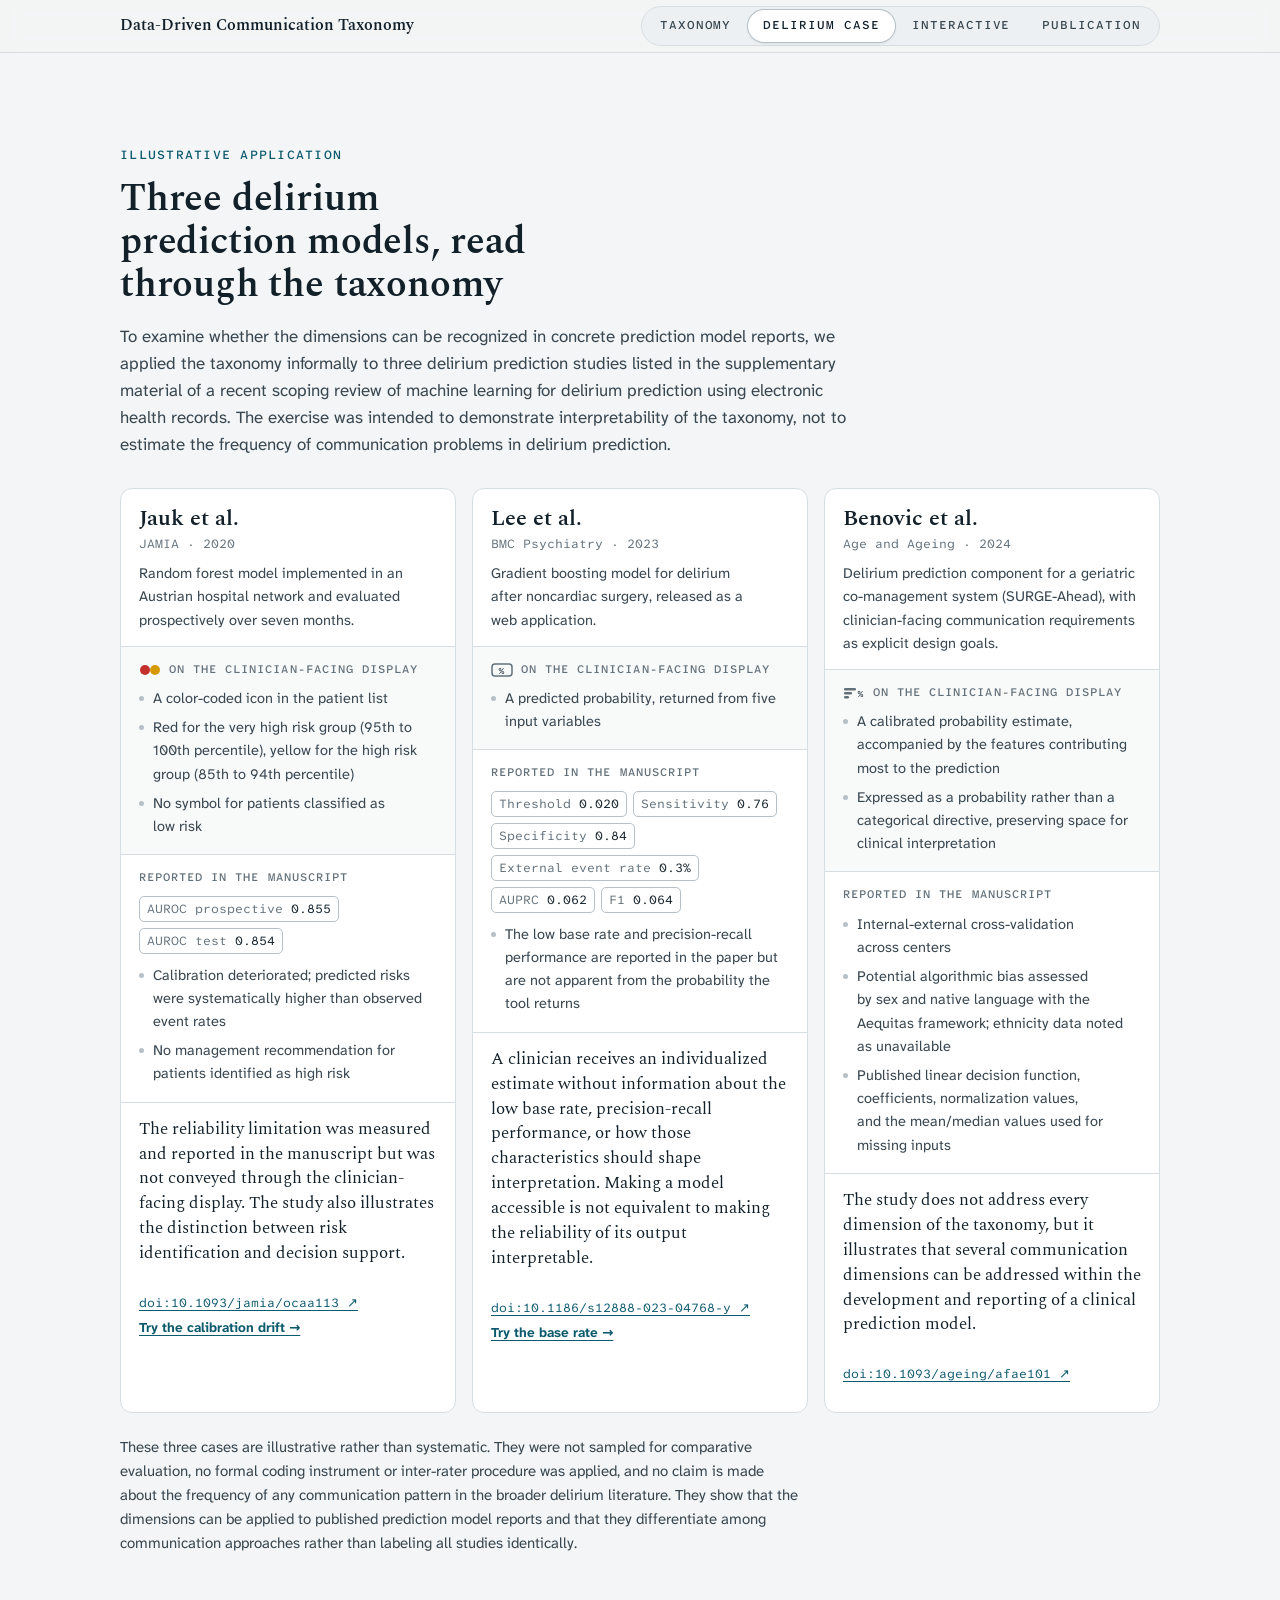
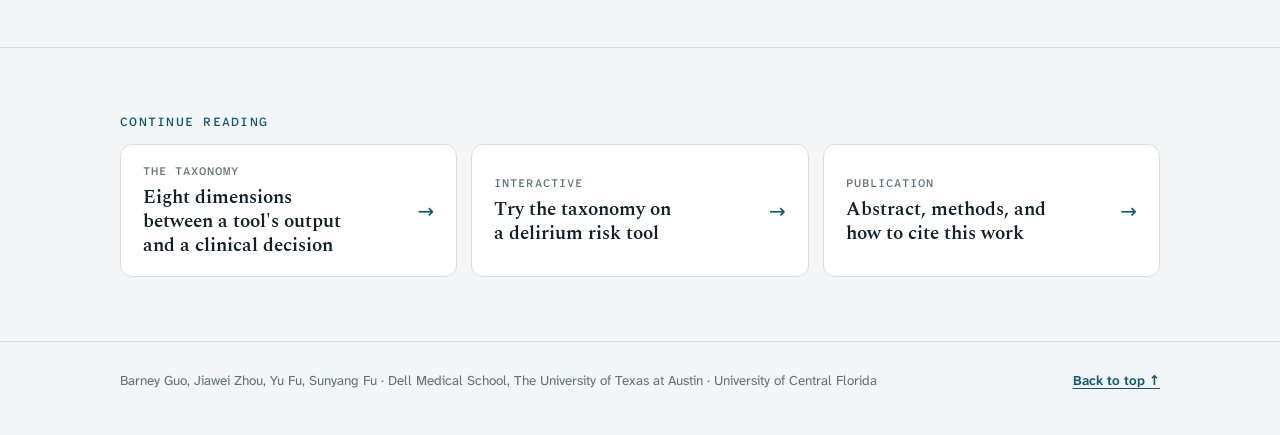
==== commit 4c64c261: "Link the interactive page from the taxonomy and delirium pages Add an Interactive card to the contin" ====
--- a/taxonomy-delirium.html
+++ b/taxonomy-delirium.html
@@ -55,7 +55,7 @@
             </ul>
           </div>
           <div class="reading"><p>The reliability limitation was measured and reported in the manuscript but was not conveyed through the clinician-facing display. The study also illustrates the distinction between risk identification and decision support.</p></div>
-          <p class="case-link"><a href="https://doi.org/10.1093/jamia/ocaa113" target="_blank" rel="noopener">doi:10.1093/jamia/ocaa113 ↗</a></p>
+          <p class="case-link"><a href="https://doi.org/10.1093/jamia/ocaa113" target="_blank" rel="noopener">doi:10.1093/jamia/ocaa113 ↗</a><a class="case-try" href="taxonomy-interactive.html#robust">Try the calibration drift →</a></p>
         </article>
 
         <article class="case">
@@ -78,7 +78,7 @@
             </ul>
           </div>
           <div class="reading"><p>A clinician receives an individualized estimate without information about the low base rate, precision-recall performance, or how those characteristics should shape interpretation. Making a model accessible is not equivalent to making the reliability of its output interpretable.</p></div>
-          <p class="case-link"><a href="https://doi.org/10.1186/s12888-023-04768-y" target="_blank" rel="noopener">doi:10.1186/s12888-023-04768-y ↗</a></p>
+          <p class="case-link"><a href="https://doi.org/10.1186/s12888-023-04768-y" target="_blank" rel="noopener">doi:10.1186/s12888-023-04768-y ↗</a><a class="case-try" href="taxonomy-interactive.html#context">Try the base rate →</a></p>
         </article>
 
         <article class="case">
@@ -118,6 +118,10 @@
           <span><span class="label">The taxonomy</span><span class="next-name">Eight dimensions between a tool's output and a clinical decision</span></span>
           <span class="next-arrow" aria-hidden="true">→</span>
         </a>
+        <a class="next-card" href="taxonomy-interactive.html">
+          <span><span class="label">Interactive</span><span class="next-name">Try the taxonomy on a delirium risk tool</span></span>
+          <span class="next-arrow" aria-hidden="true">→</span>
+        </a>
         <a class="next-card" href="taxonomy-publication.html">
           <span><span class="label">Publication</span><span class="next-name">Abstract, methods, and how to cite this work</span></span>
           <span class="next-arrow" aria-hidden="true">→</span>
--- a/taxonomy-shared.css
+++ b/taxonomy-shared.css
@@ -260,7 +260,8 @@
 .metrics li span{color:var(--muted)}
 .reading{padding:14px 18px 6px}
 .reading p{margin:0;font-family:var(--f-display);font-size:1.04rem;line-height:1.5;color:var(--ink)}
-.case-link{padding:8px 18px 16px;font-family:var(--f-mono);font-size:12.5px}
+.case-link{display:flex;flex-wrap:wrap;justify-content:space-between;gap:4px 14px;padding:8px 18px 16px;font-family:var(--f-mono);font-size:12.5px}
+.case-try{font-family:var(--f-body);font-weight:700;font-size:13.5px}
 .caveat{margin:22px 0 0;font-size:15px;color:var(--ink-2);max-width:var(--measure)}
 
 /* publication · taxonomy-publication.html */
@@ -319,9 +320,9 @@
 .codebox pre{margin:0;padding:38px 18px 16px;overflow-x:auto;font-family:var(--f-mono);font-size:13.5px;line-height:1.6;color:var(--ink);white-space:pre}
 .copy{position:absolute;top:8px;right:8px;padding:5px 11px;font-size:12.5px}
 
-/* continue-reading cards · end of taxonomy.html and taxonomy-delirium.html */
+/* continue-reading cards · end of taxonomy.html, taxonomy-delirium.html and taxonomy-interactive.html */
 .sec.next{padding-block:clamp(40px,6vw,64px)}
-.next-grid{display:grid;grid-template-columns:repeat(2,minmax(0,1fr));gap:14px}
+.next-grid{display:grid;grid-template-columns:repeat(auto-fit,minmax(260px,1fr));gap:14px}
 @media (max-width:700px){.next-grid{grid-template-columns:1fr}}
 .next-card{display:grid;grid-template-columns:minmax(0,1fr) auto;align-items:center;gap:16px;padding:18px 22px;border:1px solid var(--rule);border-radius:12px;background:var(--surface);color:var(--ink);text-decoration:none;transition:border-color .15s,transform .15s}
 .next-card:hover{border-color:var(--accent);color:var(--ink);transform:translateY(-2px)}
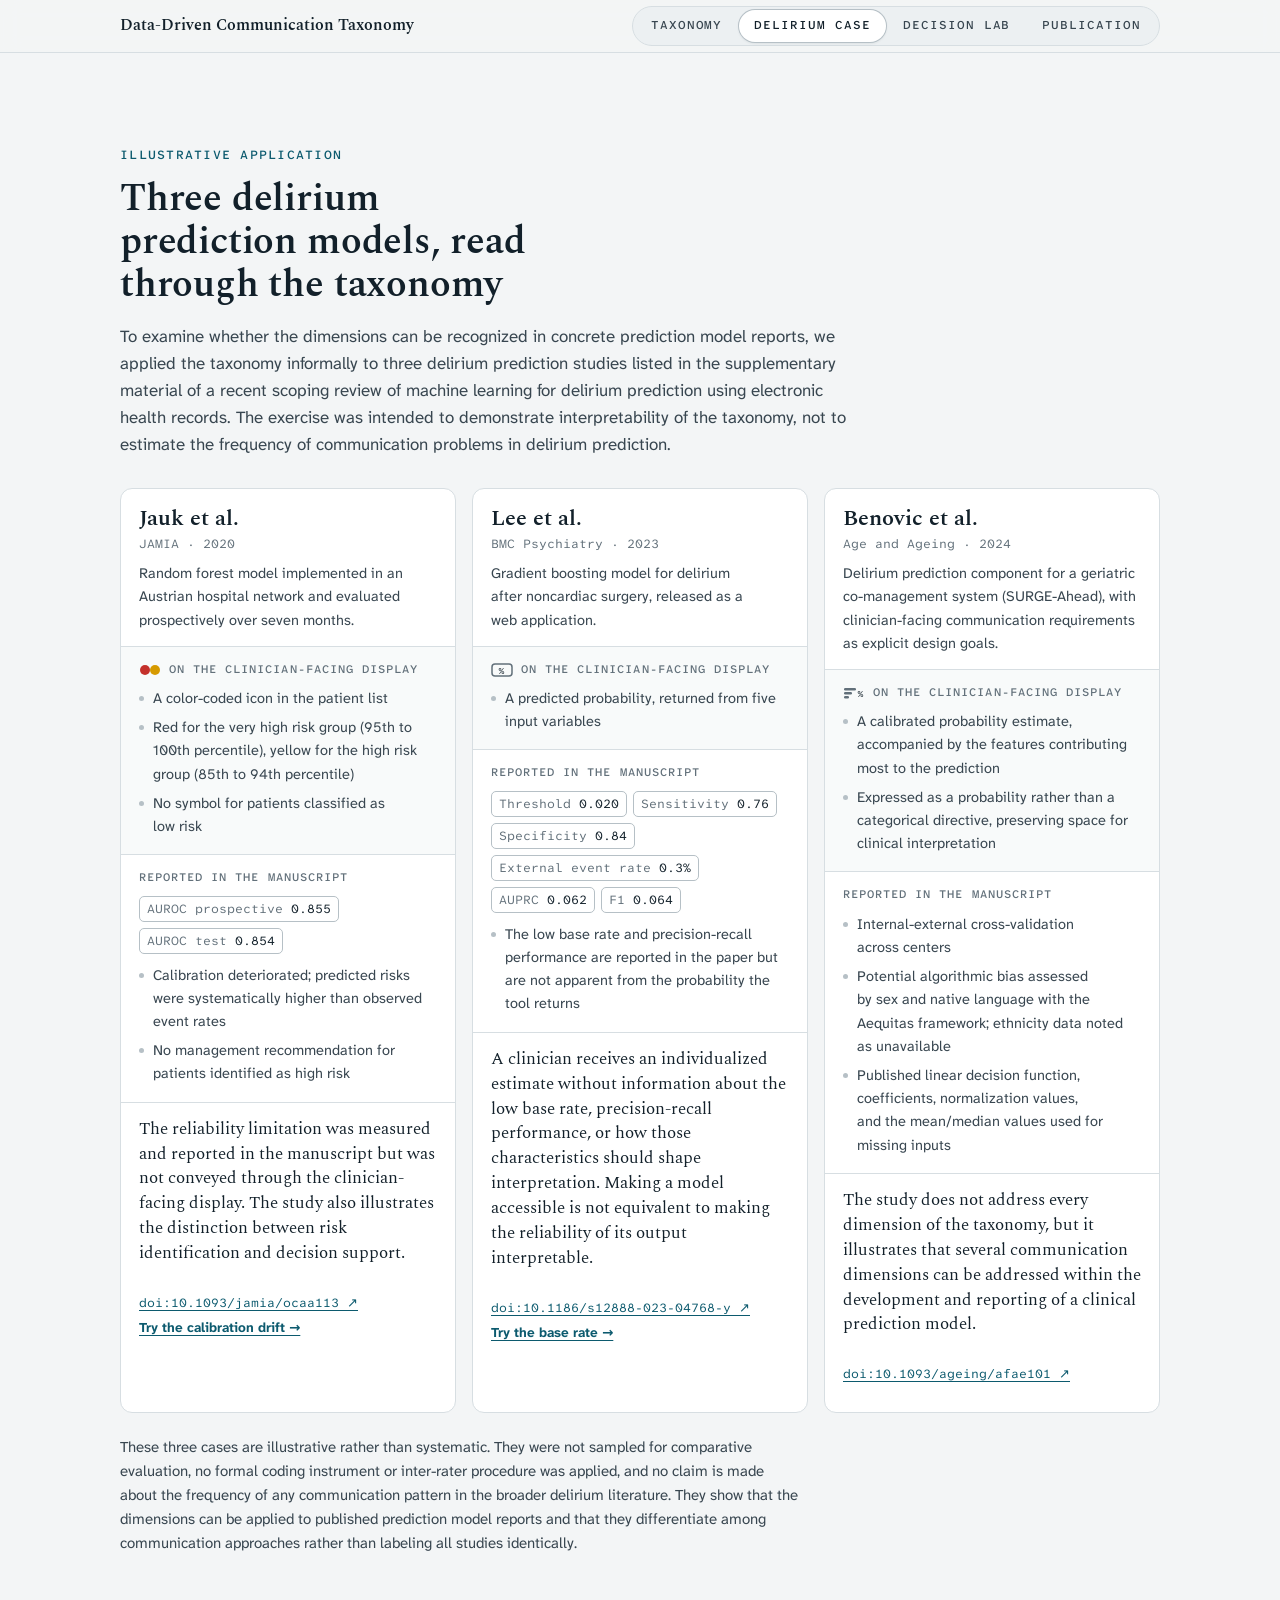
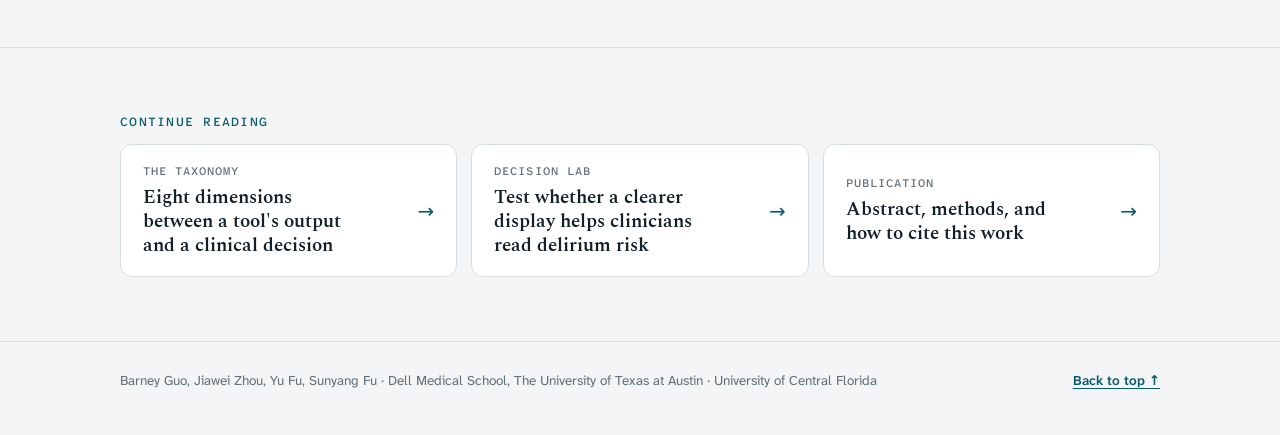
==== commit aa79b8fe: "Rename the Interactive page to Decision lab "Interactive" described the format rather than the purpo" ====
--- a/taxonomy-delirium.html
+++ b/taxonomy-delirium.html
@@ -11,7 +11,7 @@
 <link rel="stylesheet" href="taxonomy-shared.css">
 </head>
 <body>
-<!-- Page 2 of 4 · Delirium case. Other pages: taxonomy.html, taxonomy-interactive.html, taxonomy-publication.html. Shared files: taxonomy-shared.css, taxonomy-shared.js. -->
+<!-- Page 2 of 4 · Delirium case. Other pages: taxonomy.html, taxonomy-decision-lab.html, taxonomy-publication.html. Shared files: taxonomy-shared.css, taxonomy-shared.js. -->
 
 <header class="topbar">
   <div class="frame topbar-in">
@@ -19,7 +19,7 @@
     <nav class="page-tabs" aria-label="Pages">
       <a class="page-tab" href="taxonomy.html">Taxonomy</a>
       <a class="page-tab" href="taxonomy-delirium.html" aria-current="page">Delirium case</a>
-      <a class="page-tab" href="taxonomy-interactive.html">Interactive</a>
+      <a class="page-tab" href="taxonomy-decision-lab.html">Decision lab</a>
       <a class="page-tab" href="taxonomy-publication.html">Publication</a>
     </nav>
   </div>
@@ -55,7 +55,7 @@
             </ul>
           </div>
           <div class="reading"><p>The reliability limitation was measured and reported in the manuscript but was not conveyed through the clinician-facing display. The study also illustrates the distinction between risk identification and decision support.</p></div>
-          <p class="case-link"><a href="https://doi.org/10.1093/jamia/ocaa113" target="_blank" rel="noopener">doi:10.1093/jamia/ocaa113 ↗</a><a class="case-try" href="taxonomy-interactive.html#robust">Try the calibration drift →</a></p>
+          <p class="case-link"><a href="https://doi.org/10.1093/jamia/ocaa113" target="_blank" rel="noopener">doi:10.1093/jamia/ocaa113 ↗</a><a class="case-try" href="taxonomy-decision-lab.html#robust">Try the calibration drift →</a></p>
         </article>
 
         <article class="case">
@@ -78,7 +78,7 @@
             </ul>
           </div>
           <div class="reading"><p>A clinician receives an individualized estimate without information about the low base rate, precision-recall performance, or how those characteristics should shape interpretation. Making a model accessible is not equivalent to making the reliability of its output interpretable.</p></div>
-          <p class="case-link"><a href="https://doi.org/10.1186/s12888-023-04768-y" target="_blank" rel="noopener">doi:10.1186/s12888-023-04768-y ↗</a><a class="case-try" href="taxonomy-interactive.html#context">Try the base rate →</a></p>
+          <p class="case-link"><a href="https://doi.org/10.1186/s12888-023-04768-y" target="_blank" rel="noopener">doi:10.1186/s12888-023-04768-y ↗</a><a class="case-try" href="taxonomy-decision-lab.html#context">Try the base rate →</a></p>
         </article>
 
         <article class="case">
@@ -118,8 +118,8 @@
           <span><span class="label">The taxonomy</span><span class="next-name">Eight dimensions between a tool's output and a clinical decision</span></span>
           <span class="next-arrow" aria-hidden="true">→</span>
         </a>
-        <a class="next-card" href="taxonomy-interactive.html">
-          <span><span class="label">Interactive</span><span class="next-name">Try the taxonomy on a delirium risk tool</span></span>
+        <a class="next-card" href="taxonomy-decision-lab.html">
+          <span><span class="label">Decision lab</span><span class="next-name">Test whether a clearer display helps clinicians read delirium risk</span></span>
           <span class="next-arrow" aria-hidden="true">→</span>
         </a>
         <a class="next-card" href="taxonomy-publication.html">
--- a/taxonomy-shared.css
+++ b/taxonomy-shared.css
@@ -1,5 +1,5 @@
-/* Shared by the four project pages: taxonomy.html (Taxonomy), taxonomy-delirium.html (Delirium case), taxonomy-interactive.html (Interactive), taxonomy-publication.html (Publication).
-   taxonomy-interactive.html also loads taxonomy-interactive.css for its own sections.
+/* Shared by the four project pages: taxonomy.html (Taxonomy), taxonomy-delirium.html (Delirium case), taxonomy-decision-lab.html (Decision lab), taxonomy-publication.html (Publication).
+   taxonomy-decision-lab.html also loads taxonomy-decision-lab.css for its own sections.
    Layout: one reading column (about 68ch) inside a 1120px frame. The dimension rail, case cards and figures use the full frame. A slim sticky nav with one tab per page.
    Subject: the path from a model's output to a clinical decision, keyed to the eight dimension fills used in the paper's Tables 3 and 4 and Figure 2. */
 :root{
@@ -12,6 +12,7 @@
   --f-body:"Atkinson Hyperlegible Next", "Atkinson Hyperlegible", system-ui, -apple-system, "Segoe UI", Roboto, Arial, sans-serif;
   --f-mono:"Atkinson Hyperlegible Mono", ui-monospace, "SFMono-Regular", Menlo, Consolas, monospace;
   --frame:1120px; --measure:68ch;
+  --header-h:56px; /* room the sticky nav takes at the top; anchors and sticky panels sit below it */
 }
 @media (prefers-color-scheme: dark){
   :root:not([data-theme="light"]){
@@ -46,7 +47,7 @@
 .num{font-family:var(--f-mono);font-variant-numeric:tabular-nums}
 .kicker{font-family:var(--f-mono);font-size:12.5px;font-weight:500;letter-spacing:.1em;text-transform:uppercase;color:var(--accent);margin:0 0 12px}
 .label{font-family:var(--f-mono);font-size:11.5px;font-weight:500;letter-spacing:.09em;text-transform:uppercase;color:var(--muted);margin:0 0 8px}
-.sec{padding-block:clamp(52px,8vw,92px);border-top:1px solid var(--rule);scroll-margin-top:56px}
+.sec{padding-block:clamp(52px,8vw,92px);border-top:1px solid var(--rule);scroll-margin-top:var(--header-h)}
 main > .sec:first-child{border-top:0}
 .sec h1,.sec h2{font-family:var(--f-display);font-weight:600;font-size:clamp(1.7rem,1.15rem + 1.7vw,2.35rem);line-height:1.15;letter-spacing:-.005em;margin:0 0 16px;max-width:26ch}
 .lede{font-size:1.06rem;color:var(--ink-2);max-width:var(--measure);margin:0}
@@ -67,7 +68,7 @@
 .page-tab:hover{background:var(--accent-soft);color:var(--ink)}
 .page-tab[aria-current="page"]{background:var(--surface);color:var(--ink);box-shadow:0 0 0 1px var(--rule-2),0 1px 3px rgba(18,32,42,.12)}
 @media (max-width:760px){.brand{display:none}.page-tabs{flex:1;margin-left:0}.page-tab{flex:1;padding-inline:6px}}
-@media (max-width:540px){.topbar-in{padding-block:6px}.page-tabs{display:grid;grid-template-columns:repeat(2,minmax(0,1fr));border-radius:14px}.page-tab{border-radius:10px}.sec,.panel,.fig2{scroll-margin-top:84px}}
+@media (max-width:540px){.topbar-in{padding-block:6px}.page-tabs{display:grid;grid-template-columns:repeat(2,minmax(0,1fr));border-radius:14px}.page-tab{border-radius:10px}:root{--header-h:84px}}
 @media (max-width:380px){.page-tab{font-size:11px;letter-spacing:.04em}}
 
 /* hero · taxonomy.html */
@@ -168,7 +169,7 @@
 .count-note{font-size:13.5px;color:var(--muted);margin:10px 0 0;max-width:var(--measure)}
 
 /* panel · taxonomy.html (.full and table.tx are also used on taxonomy-publication.html) */
-.panel{scroll-margin-top:68px;margin-top:16px;border:1px solid var(--rule);border-radius:12px;background:var(--surface);overflow:hidden}
+.panel{scroll-margin-top:calc(var(--header-h) + 12px);margin-top:16px;border:1px solid var(--rule);border-radius:12px;background:var(--surface);overflow:hidden}
 .panel-head{display:grid;grid-template-columns:auto minmax(0,1fr) auto;gap:6px 18px;align-items:start;padding:18px 22px;background:var(--cf);border-bottom:1px solid var(--rule)}
 .panel-num{font-family:var(--f-display);font-weight:600;font-size:2.7rem;line-height:.95;color:var(--c)}
 .panel-kicker{font-family:var(--f-mono);font-size:11.5px;letter-spacing:.09em;text-transform:uppercase;color:var(--ink-2);margin:2px 0 4px}
@@ -300,7 +301,7 @@
 .sheet.wide img{min-width:660px}
 figcaption{font-size:14px;color:var(--muted);margin-top:10px;max-width:var(--measure)}
 figcaption b{color:var(--ink)}
-.fig2{margin-top:32px;scroll-margin-top:68px}
+.fig2{margin-top:32px;scroll-margin-top:calc(var(--header-h) + 12px)}
 .side h3{font-family:var(--f-display);font-weight:600;font-size:1.22rem;margin:0 0 12px}
 .side .full{margin-top:0}
 .side .full + .full{margin-top:10px}
@@ -320,7 +321,7 @@
 .codebox pre{margin:0;padding:38px 18px 16px;overflow-x:auto;font-family:var(--f-mono);font-size:13.5px;line-height:1.6;color:var(--ink);white-space:pre}
 .copy{position:absolute;top:8px;right:8px;padding:5px 11px;font-size:12.5px}
 
-/* continue-reading cards · end of taxonomy.html, taxonomy-delirium.html and taxonomy-interactive.html */
+/* continue-reading cards · end of taxonomy.html, taxonomy-delirium.html and taxonomy-decision-lab.html */
 .sec.next{padding-block:clamp(40px,6vw,64px)}
 .next-grid{display:grid;grid-template-columns:repeat(auto-fit,minmax(260px,1fr));gap:14px}
 @media (max-width:700px){.next-grid{grid-template-columns:1fr}}
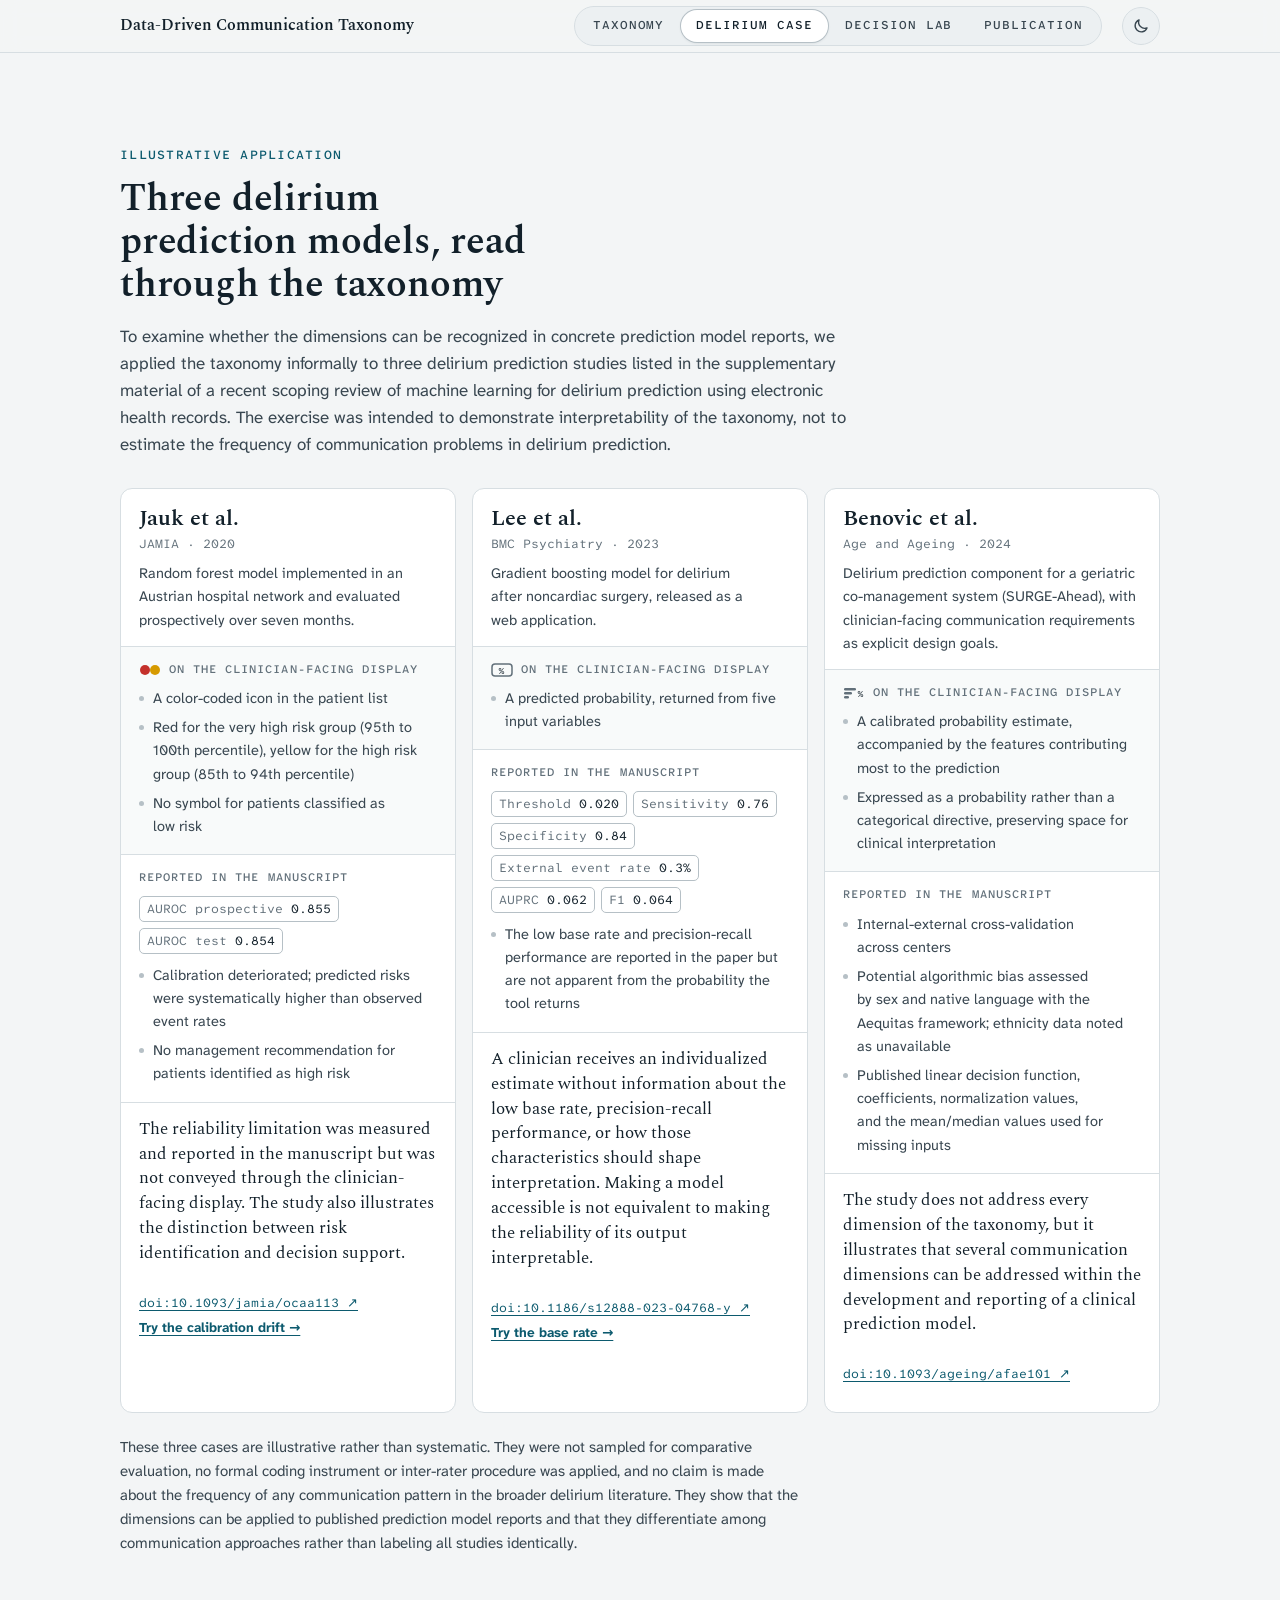
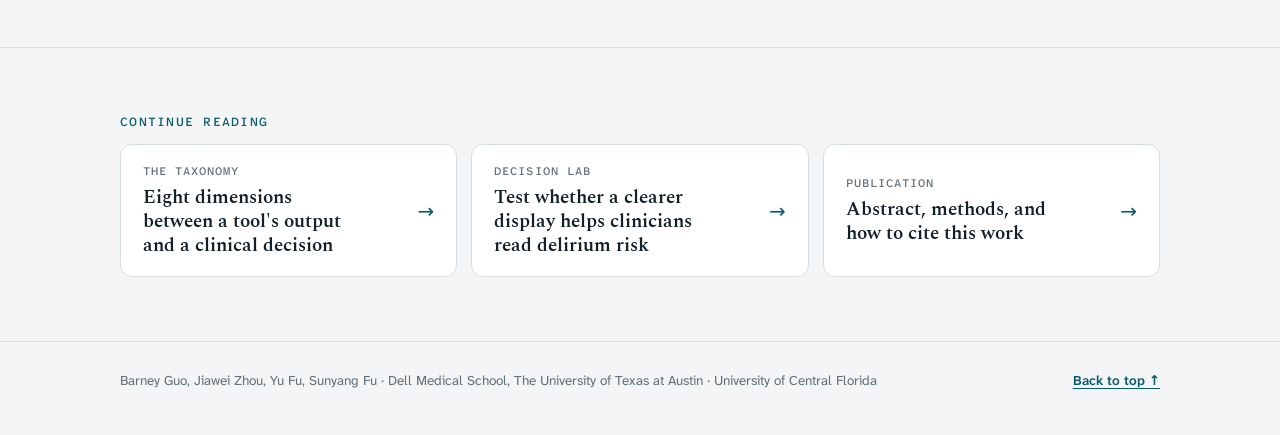
==== commit 1b68087c: "Let readers switch between light and dark themes Add a sun and moon button to the top bar of every p" ====
--- a/taxonomy-delirium.html
+++ b/taxonomy-delirium.html
@@ -3,6 +3,7 @@
 <head>
 <meta charset="utf-8">
 <meta name="viewport" content="width=device-width, initial-scale=1">
+<script>try{var t=localStorage.getItem('taxonomy-theme');if(t==='light'||t==='dark'){document.documentElement.setAttribute('data-theme',t);}}catch(e){}</script>
 <title>Delirium case · Data-Driven Communication Taxonomy</title>
 <meta name="description" content="Three published delirium prediction models read through A Taxonomy of Issues in Healthcare Data-Driven Communication for Clinical Decision-Making.">
 <link rel="preconnect" href="https://fonts.googleapis.com">
@@ -22,6 +23,10 @@
       <a class="page-tab" href="taxonomy-decision-lab.html">Decision lab</a>
       <a class="page-tab" href="taxonomy-publication.html">Publication</a>
     </nav>
+    <button class="theme-toggle" type="button" aria-label="Dark theme" aria-pressed="false" title="Switch to dark theme">
+      <svg class="i-moon" width="18" height="18" viewBox="0 0 24 24" aria-hidden="true"><path d="M20 14.6A8.2 8.2 0 0 1 9.4 4a8.2 8.2 0 1 0 10.6 10.6Z" fill="none" stroke="currentColor" stroke-width="1.8" stroke-linejoin="round"/></svg>
+      <svg class="i-sun" width="18" height="18" viewBox="0 0 24 24" aria-hidden="true"><circle cx="12" cy="12" r="4.2" fill="none" stroke="currentColor" stroke-width="1.8"/><path d="M12 2.6v2.2M12 19.2v2.2M2.6 12h2.2M19.2 12h2.2M5.4 5.4 7 7M17 17l1.6 1.6M5.4 18.6 7 17M17 7l1.6-1.6" stroke="currentColor" stroke-width="1.8" stroke-linecap="round"/></svg>
+    </button>
   </div>
 </header>
 
--- a/taxonomy-shared.css
+++ b/taxonomy-shared.css
@@ -24,6 +24,7 @@
     color-scheme:dark;
   }
 }
+:root[data-theme="light"]{color-scheme:light}
 :root[data-theme="dark"]{
   --bg:#0D1317; --surface:#141C21; --raised:#18222A; --ink:#E2E8EC; --ink-2:#B8C4CB; --muted:#8B99A3;
   --rule:#25313A; --rule-2:#3B4952; --accent:#6BC2D6; --accent-2:#93D5E5; --accent-soft:#153039; --on-accent:#0D1317;
@@ -67,7 +68,13 @@
 .page-tab{font-family:var(--f-mono);font-size:12px;font-weight:500;letter-spacing:.08em;text-transform:uppercase;color:var(--ink-2);text-decoration:none;text-align:center;padding:6px 15px;border-radius:999px;white-space:nowrap}
 .page-tab:hover{background:var(--accent-soft);color:var(--ink)}
 .page-tab[aria-current="page"]{background:var(--surface);color:var(--ink);box-shadow:0 0 0 1px var(--rule-2),0 1px 3px rgba(18,32,42,.12)}
-@media (max-width:760px){.brand{display:none}.page-tabs{flex:1;margin-left:0}.page-tab{flex:1;padding-inline:6px}}
+/* theme switch · all pages. taxonomy-shared.js sets data-theme on <html> and saves the choice; the icon shows the theme a press switches to */
+.theme-toggle{flex:none;display:inline-flex;align-items:center;justify-content:center;width:38px;height:38px;padding:0;border:1px solid var(--rule);border-radius:999px;background:var(--code-bg);color:var(--ink-2);cursor:pointer;transition:background .15s,border-color .15s,color .15s}
+.theme-toggle:hover{background:var(--accent-soft);border-color:var(--accent);color:var(--ink)}
+.theme-toggle .i-sun,:root[data-theme="dark"] .theme-toggle .i-moon{display:none}
+:root[data-theme="dark"] .theme-toggle .i-sun{display:block}
+@media (prefers-color-scheme: dark){:root:not([data-theme="light"]) .theme-toggle .i-moon{display:none}:root:not([data-theme="light"]) .theme-toggle .i-sun{display:block}}
+@media (max-width:760px){.topbar-in{gap:10px}.brand{display:none}.page-tabs{flex:1;margin-left:0}.page-tab{flex:1;padding-inline:6px}}
 @media (max-width:540px){.topbar-in{padding-block:6px}.page-tabs{display:grid;grid-template-columns:repeat(2,minmax(0,1fr));border-radius:14px}.page-tab{border-radius:10px}:root{--header-h:84px}}
 @media (max-width:380px){.page-tab{font-size:11px;letter-spacing:.04em}}
 
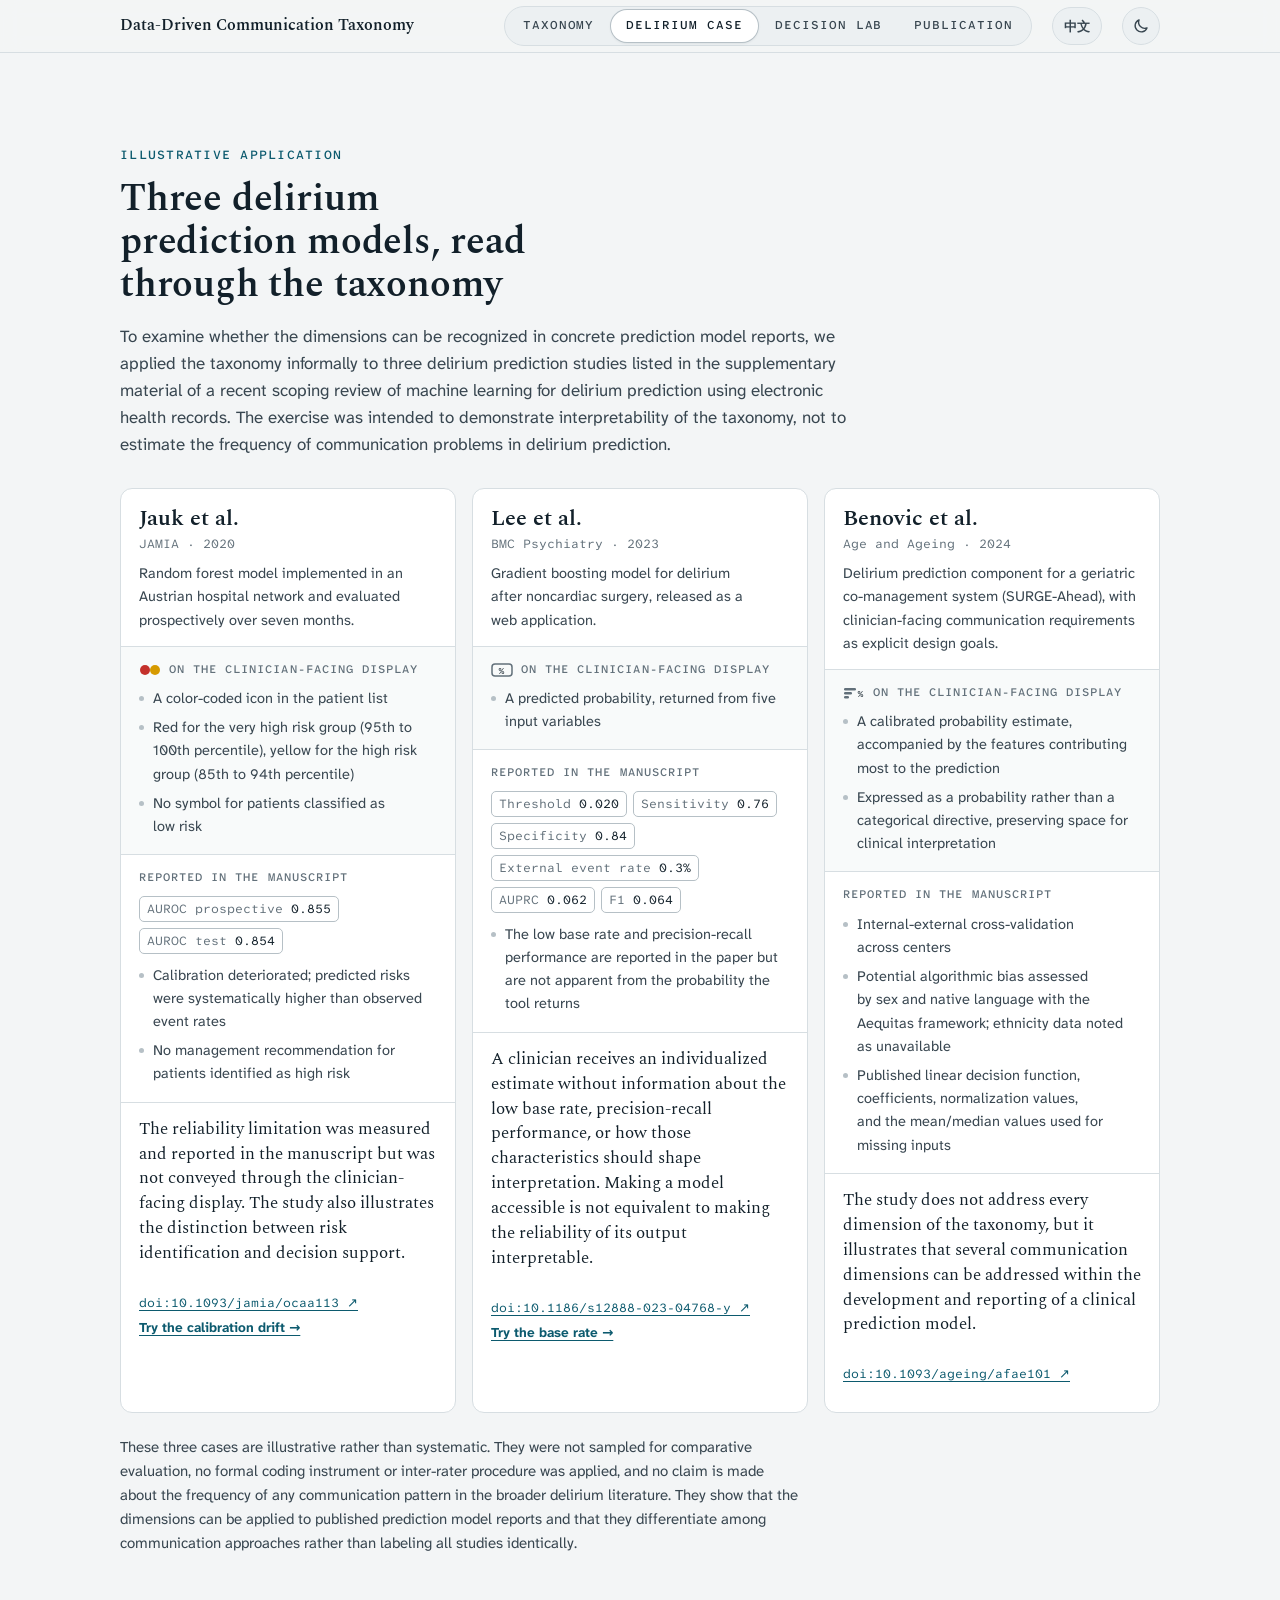
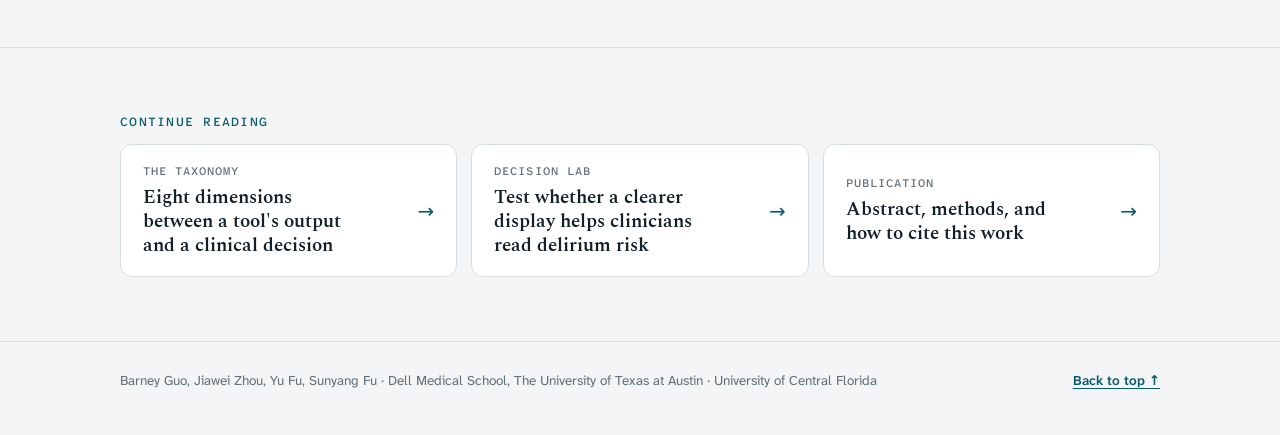
==== commit 4b7f0cc7: "Add a Chinese and English language switch to every page Add a 中文 / EN button to the top bar. Text is" ====
--- a/taxonomy-delirium.html
+++ b/taxonomy-delirium.html
@@ -1,9 +1,9 @@
 <!doctype html>
-<html lang="en">
+<html lang="en" data-title-zh="谵妄案例 · 数据驱动沟通分类法">
 <head>
 <meta charset="utf-8">
 <meta name="viewport" content="width=device-width, initial-scale=1">
-<script>try{var t=localStorage.getItem('taxonomy-theme');if(t==='light'||t==='dark'){document.documentElement.setAttribute('data-theme',t);}}catch(e){}</script>
+<script>(function(d){var m=/[?&]lang=(en|zh)\b/.exec(location.search),l=m&&m[1];try{var t=localStorage.getItem('taxonomy-theme');if(t==='light'||t==='dark'){d.setAttribute('data-theme',t);}if(l){localStorage.setItem('taxonomy-lang',l);}else{l=localStorage.getItem('taxonomy-lang');}}catch(e){}if(l==='zh'){d.lang='zh-CN';}})(document.documentElement);</script>
 <title>Delirium case · Data-Driven Communication Taxonomy</title>
 <meta name="description" content="Three published delirium prediction models read through A Taxonomy of Issues in Healthcare Data-Driven Communication for Clinical Decision-Making.">
 <link rel="preconnect" href="https://fonts.googleapis.com">
@@ -16,13 +16,14 @@
 
 <header class="topbar">
   <div class="frame topbar-in">
-    <a class="brand" href="taxonomy.html">Data-Driven Communication Taxonomy</a>
+    <a class="brand" href="taxonomy.html"><span data-l="en">Data-Driven Communication Taxonomy</span><span data-l="zh">数据驱动沟通分类法</span></a>
     <nav class="page-tabs" aria-label="Pages">
-      <a class="page-tab" href="taxonomy.html">Taxonomy</a>
-      <a class="page-tab" href="taxonomy-delirium.html" aria-current="page">Delirium case</a>
-      <a class="page-tab" href="taxonomy-decision-lab.html">Decision lab</a>
-      <a class="page-tab" href="taxonomy-publication.html">Publication</a>
+      <a class="page-tab" href="taxonomy.html"><span data-l="en">Taxonomy</span><span data-l="zh">分类法</span></a>
+      <a class="page-tab" href="taxonomy-delirium.html" aria-current="page"><span data-l="en">Delirium case</span><span data-l="zh">谵妄案例</span></a>
+      <a class="page-tab" href="taxonomy-decision-lab.html"><span data-l="en">Decision lab</span><span data-l="zh">决策实验室</span></a>
+      <a class="page-tab" href="taxonomy-publication.html"><span data-l="en">Publication</span><span data-l="zh">论文</span></a>
     </nav>
+    <button class="lang-toggle" type="button" lang="zh-CN" aria-label="Switch to Chinese">中文</button>
     <button class="theme-toggle" type="button" aria-label="Dark theme" aria-pressed="false" title="Switch to dark theme">
       <svg class="i-moon" width="18" height="18" viewBox="0 0 24 24" aria-hidden="true"><path d="M20 14.6A8.2 8.2 0 0 1 9.4 4a8.2 8.2 0 1 0 10.6 10.6Z" fill="none" stroke="currentColor" stroke-width="1.8" stroke-linejoin="round"/></svg>
       <svg class="i-sun" width="18" height="18" viewBox="0 0 24 24" aria-hidden="true"><circle cx="12" cy="12" r="4.2" fill="none" stroke="currentColor" stroke-width="1.8"/><path d="M12 2.6v2.2M12 19.2v2.2M2.6 12h2.2M19.2 12h2.2M5.4 5.4 7 7M17 17l1.6 1.6M5.4 18.6 7 17M17 7l1.6-1.6" stroke="currentColor" stroke-width="1.8" stroke-linecap="round"/></svg>
@@ -33,8 +34,8 @@
 <main id="top">
   <section class="sec" id="delirium" aria-labelledby="del-title">
     <div class="frame">
-      <p class="kicker">Illustrative application</p>
-      <h1 id="del-title">Three delirium prediction models, read through the taxonomy</h1>
+      <p class="kicker"><span data-l="en">Illustrative application</span><span data-l="zh">示例应用</span></p>
+      <h1 id="del-title"><span data-l="en">Three delirium prediction models, read through the taxonomy</span><span data-l="zh">用分类法解读三个谵妄预测模型</span></h1>
       <p class="lede">To examine whether the dimensions can be recognized in concrete prediction model reports, we applied the taxonomy informally to three delirium prediction studies listed in the supplementary material of a recent scoping review of machine learning for delirium prediction using electronic health records. The exercise was intended to demonstrate interpretability of the taxonomy, not to estimate the frequency of communication problems in delirium prediction.</p>
       <div class="cases">
         <article class="case">
@@ -117,18 +118,18 @@
 
   <nav class="sec next" aria-labelledby="next-title">
     <div class="frame">
-      <p class="kicker" id="next-title">Continue reading</p>
+      <p class="kicker" id="next-title"><span data-l="en">Continue reading</span><span data-l="zh">继续阅读</span></p>
       <div class="next-grid">
         <a class="next-card" href="taxonomy.html#taxonomy">
-          <span><span class="label">The taxonomy</span><span class="next-name">Eight dimensions between a tool's output and a clinical decision</span></span>
+          <span><span class="label"><span data-l="en">The taxonomy</span><span data-l="zh">分类法</span></span><span class="next-name"><span data-l="en">Eight dimensions between a tool's output and a clinical decision</span><span data-l="zh">从工具输出到临床决策之间的八个维度</span></span></span>
           <span class="next-arrow" aria-hidden="true">→</span>
         </a>
         <a class="next-card" href="taxonomy-decision-lab.html">
-          <span><span class="label">Decision lab</span><span class="next-name">Test whether a clearer display helps clinicians read delirium risk</span></span>
+          <span><span class="label"><span data-l="en">Decision lab</span><span data-l="zh">决策实验室</span></span><span class="next-name"><span data-l="en">Test whether a clearer display helps clinicians read delirium risk</span><span data-l="zh">检验更清晰的显示能否帮助临床医生读懂谵妄风险</span></span></span>
           <span class="next-arrow" aria-hidden="true">→</span>
         </a>
         <a class="next-card" href="taxonomy-publication.html">
-          <span><span class="label">Publication</span><span class="next-name">Abstract, methods, and how to cite this work</span></span>
+          <span><span class="label"><span data-l="en">Publication</span><span data-l="zh">论文</span></span><span class="next-name"><span data-l="en">Abstract, methods, and how to cite this work</span><span data-l="zh">摘要、方法与引用方式</span></span></span>
           <span class="next-arrow" aria-hidden="true">→</span>
         </a>
       </div>
@@ -138,8 +139,8 @@
 
 <footer class="foot">
   <div class="frame">
-    <span>Barney Guo, Jiawei Zhou, Yu Fu, Sunyang Fu · Dell Medical School, The University of Texas at Austin · University of Central Florida</span>
-    <a href="#top">Back to top ↑</a>
+    <span><span data-l="en">Barney Guo, Jiawei Zhou, Yu Fu, Sunyang Fu · Dell Medical School, The University of Texas at Austin · University of Central Florida</span><span data-l="zh">Barney Guo, Jiawei Zhou, Yu Fu, Sunyang Fu · 德克萨斯大学奥斯汀分校戴尔医学院 · 中佛罗里达大学</span></span>
+    <a href="#top"><span data-l="en">Back to top ↑</span><span data-l="zh">回到顶部 ↑</span></a>
   </div>
 </footer>
 
--- a/taxonomy-shared.css
+++ b/taxonomy-shared.css
@@ -25,6 +25,12 @@
   }
 }
 :root[data-theme="light"]{color-scheme:light}
+/* language · all pages. Text is written in both languages as sibling [data-l="en"] and [data-l="zh"] elements, and <html lang>
+   decides which shows (taxonomy-shared.js switches it and saves the choice). Chinese falls back to system CJK faces and drops italics. */
+html:not([lang|="zh"]) [data-l="zh"],html[lang|="zh"] [data-l="en"]{display:none!important}
+html[lang|="zh"]{--f-display:"Spectral","Songti SC","Noto Serif SC","Source Han Serif SC",Georgia,serif;--f-body:"Atkinson Hyperlegible Next","PingFang SC","Hiragino Sans GB","Microsoft YaHei","Noto Sans SC",system-ui,sans-serif;--f-mono:"Atkinson Hyperlegible Mono","PingFang SC","Microsoft YaHei",ui-monospace,monospace}
+html[lang|="zh"] body{line-height:1.72}
+html[lang|="zh"] .pull,html[lang|="zh"] .panel-q{font-style:normal}
 :root[data-theme="dark"]{
   --bg:#0D1317; --surface:#141C21; --raised:#18222A; --ink:#E2E8EC; --ink-2:#B8C4CB; --muted:#8B99A3;
   --rule:#25313A; --rule-2:#3B4952; --accent:#6BC2D6; --accent-2:#93D5E5; --accent-soft:#153039; --on-accent:#0D1317;
@@ -68,13 +74,16 @@
 .page-tab{font-family:var(--f-mono);font-size:12px;font-weight:500;letter-spacing:.08em;text-transform:uppercase;color:var(--ink-2);text-decoration:none;text-align:center;padding:6px 15px;border-radius:999px;white-space:nowrap}
 .page-tab:hover{background:var(--accent-soft);color:var(--ink)}
 .page-tab[aria-current="page"]{background:var(--surface);color:var(--ink);box-shadow:0 0 0 1px var(--rule-2),0 1px 3px rgba(18,32,42,.12)}
-/* theme switch · all pages. taxonomy-shared.js sets data-theme on <html> and saves the choice; the icon shows the theme a press switches to */
+/* language and theme switches · all pages. taxonomy-shared.js sets lang and data-theme on <html> and saves both choices;
+   the language button names the language a press switches to, and the theme icon shows the theme a press switches to */
+.lang-toggle{flex:none;display:inline-flex;align-items:center;justify-content:center;min-width:38px;height:38px;padding:0 11px;border:1px solid var(--rule);border-radius:999px;background:var(--code-bg);color:var(--ink-2);font-family:var(--f-body);font-size:13px;font-weight:700;line-height:1;cursor:pointer;transition:background .15s,border-color .15s,color .15s}
+.lang-toggle:hover{background:var(--accent-soft);border-color:var(--accent);color:var(--ink)}
 .theme-toggle{flex:none;display:inline-flex;align-items:center;justify-content:center;width:38px;height:38px;padding:0;border:1px solid var(--rule);border-radius:999px;background:var(--code-bg);color:var(--ink-2);cursor:pointer;transition:background .15s,border-color .15s,color .15s}
 .theme-toggle:hover{background:var(--accent-soft);border-color:var(--accent);color:var(--ink)}
 .theme-toggle .i-sun,:root[data-theme="dark"] .theme-toggle .i-moon{display:none}
 :root[data-theme="dark"] .theme-toggle .i-sun{display:block}
 @media (prefers-color-scheme: dark){:root:not([data-theme="light"]) .theme-toggle .i-moon{display:none}:root:not([data-theme="light"]) .theme-toggle .i-sun{display:block}}
-@media (max-width:760px){.topbar-in{gap:10px}.brand{display:none}.page-tabs{flex:1;margin-left:0}.page-tab{flex:1;padding-inline:6px}}
+@media (max-width:760px){.topbar-in{gap:8px}.brand{display:none}.page-tabs{flex:1;margin-left:0}.page-tab{flex:1;padding-inline:6px}}
 @media (max-width:540px){.topbar-in{padding-block:6px}.page-tabs{display:grid;grid-template-columns:repeat(2,minmax(0,1fr));border-radius:14px}.page-tab{border-radius:10px}:root{--header-h:84px}}
 @media (max-width:380px){.page-tab{font-size:11px;letter-spacing:.04em}}
 
@@ -214,6 +223,8 @@
 .full > summary::-webkit-details-marker{display:none}
 .full > summary::after{content:"Show";font-family:var(--f-mono);font-weight:500;font-size:12px;letter-spacing:.08em;text-transform:uppercase;color:var(--accent)}
 .full[open] > summary::after{content:"Hide"}
+html[lang|="zh"] .full > summary::after{content:"展开"}
+html[lang|="zh"] .full[open] > summary::after{content:"收起"}
 .full[open] > summary{border-bottom:1px solid var(--rule)}
 .scroll{overflow-x:auto;-webkit-overflow-scrolling:touch}
 table.tx{border-collapse:collapse;width:100%;min-width:900px;font-size:14px}
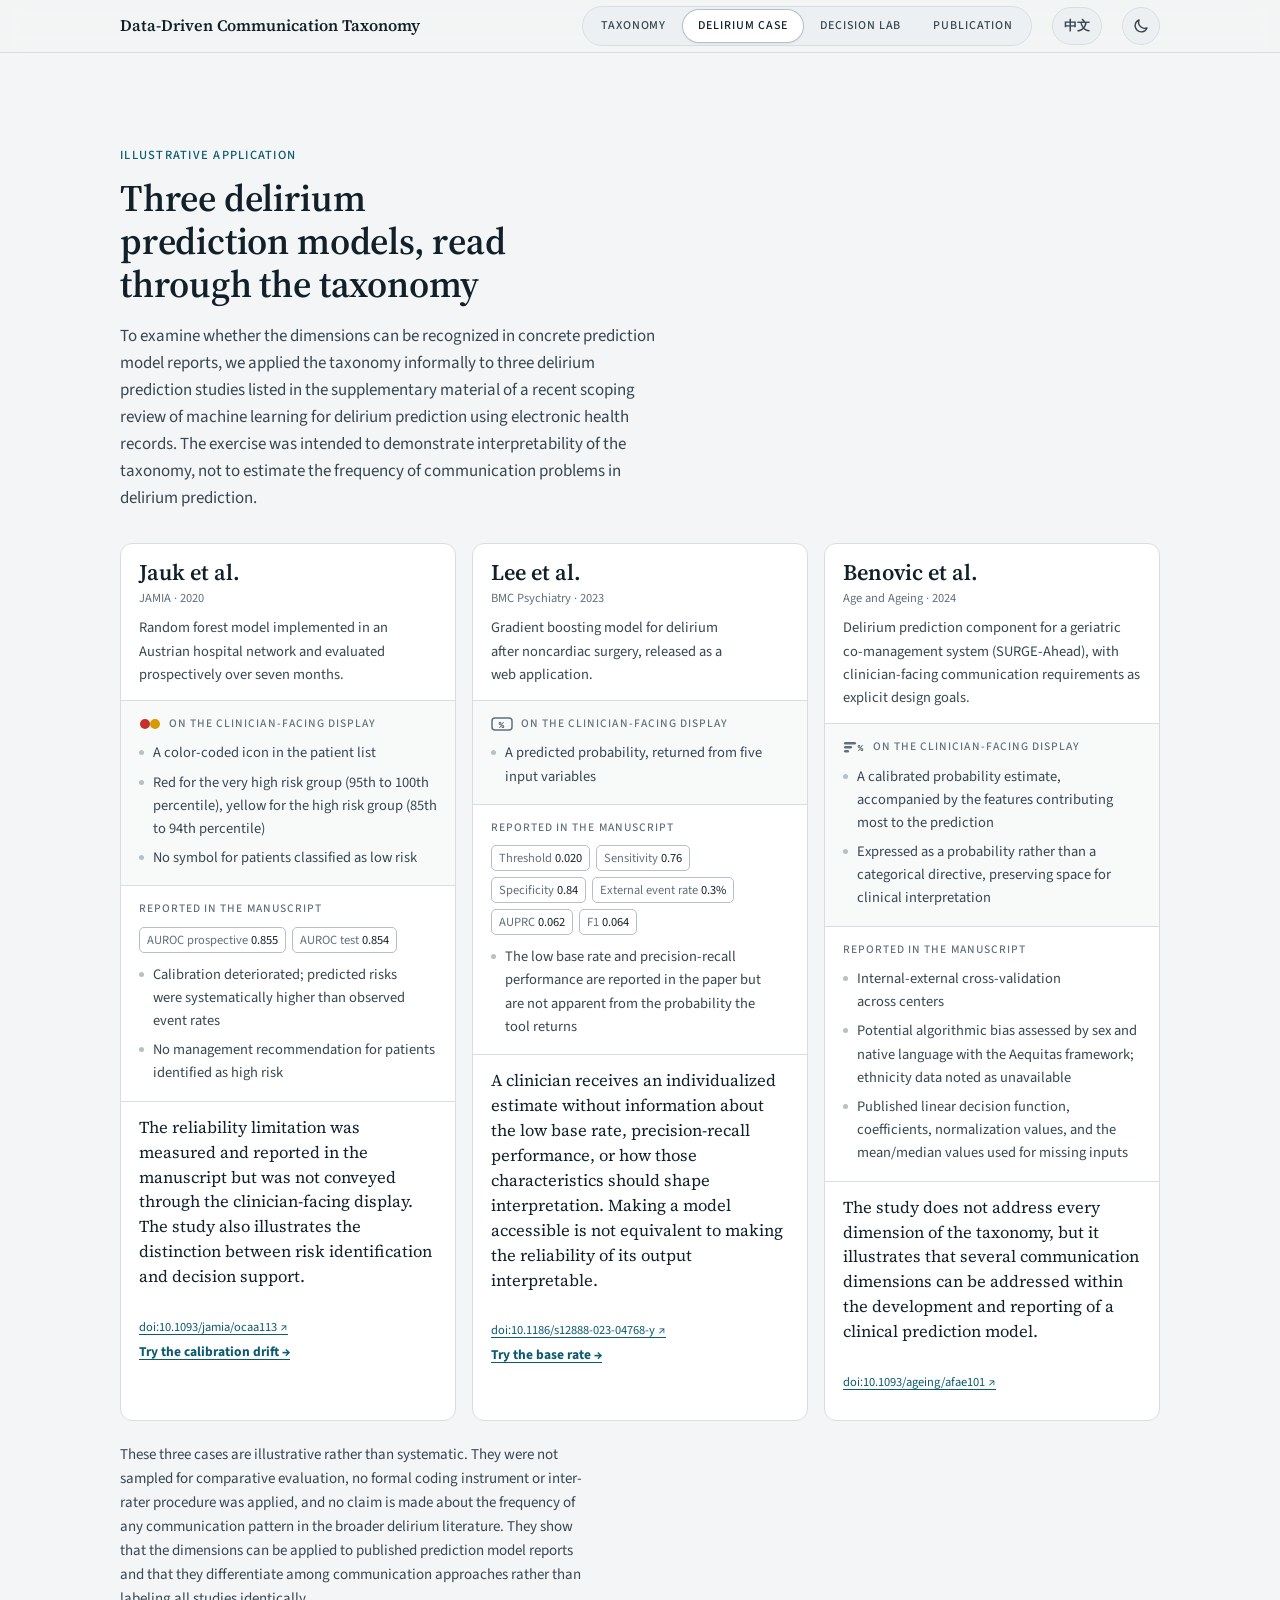
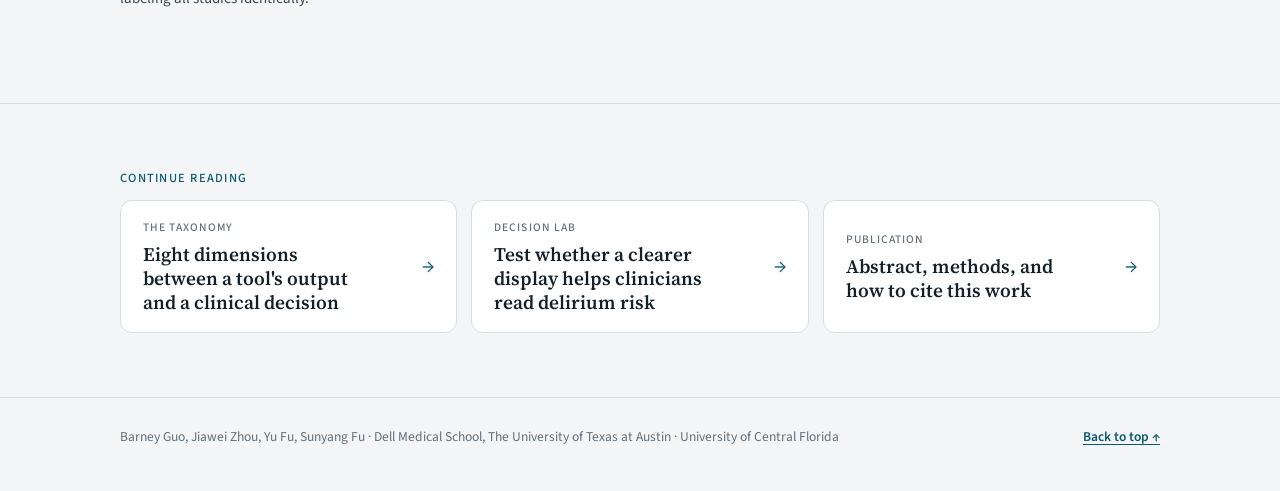
==== commit 2db7c371: "Use Source Serif, Source Sans and Noto fonts on every page" ====
--- a/taxonomy-delirium.html
+++ b/taxonomy-delirium.html
@@ -8,7 +8,7 @@
 <meta name="description" content="Three published delirium prediction models read through A Taxonomy of Issues in Healthcare Data-Driven Communication for Clinical Decision-Making.">
 <link rel="preconnect" href="https://fonts.googleapis.com">
 <link rel="preconnect" href="https://fonts.gstatic.com" crossorigin>
-<link rel="stylesheet" href="https://fonts.googleapis.com/css2?family=Atkinson+Hyperlegible+Mono:wght@400;500;600&family=Atkinson+Hyperlegible+Next:ital,wght@0,400;0,500;0,600;0,700;1,400&family=Spectral:ital,wght@0,500;0,600;1,400;1,500&display=swap">
+<link rel="stylesheet" href="https://fonts.googleapis.com/css2?family=Noto+Sans+SC:wght@400;500;600;700&family=Noto+Serif+SC:wght@400;500;600&family=Source+Code+Pro:wght@400;500;600&family=Source+Sans+3:ital,wght@0,400;0,500;0,600;0,700;1,400&family=Source+Serif+4:ital,wght@0,400;0,500;0,600;1,400;1,500&display=swap">
 <link rel="stylesheet" href="taxonomy-shared.css">
 </head>
 <body>
@@ -36,83 +36,83 @@
     <div class="frame">
       <p class="kicker"><span data-l="en">Illustrative application</span><span data-l="zh">示例应用</span></p>
       <h1 id="del-title"><span data-l="en">Three delirium prediction models, read through the taxonomy</span><span data-l="zh">用分类法解读三个谵妄预测模型</span></h1>
-      <p class="lede">To examine whether the dimensions can be recognized in concrete prediction model reports, we applied the taxonomy informally to three delirium prediction studies listed in the supplementary material of a recent scoping review of machine learning for delirium prediction using electronic health records. The exercise was intended to demonstrate interpretability of the taxonomy, not to estimate the frequency of communication problems in delirium prediction.</p>
+      <p class="lede"><span data-l="en">To examine whether the dimensions can be recognized in concrete prediction model reports, we applied the taxonomy informally to three delirium prediction studies listed in the supplementary material of a recent scoping review of machine learning for delirium prediction using electronic health records. The exercise was intended to demonstrate interpretability of the taxonomy, not to estimate the frequency of communication problems in delirium prediction.</span><span data-l="zh">为检验这些维度能否在具体的预测模型报告中被识别出来，我们把分类法非正式地应用于三项谵妄预测研究。这三项研究来自近期一篇关于用电子健康记录和机器学习预测谵妄的范围综述的补充材料。这项练习旨在展示分类法的可解释性，而不是估计谵妄预测中沟通问题的发生频率。</span></p>
       <div class="cases">
         <article class="case">
           <div class="case-head">
-            <h3>Jauk et al.</h3>
+            <h3><span data-l="en">Jauk et al.</span><span data-l="zh">Jauk 等</span></h3>
             <p class="src">JAMIA · 2020</p>
-            <p>Random forest model implemented in an Austrian hospital network and evaluated prospectively over seven months.</p>
+            <p><span data-l="en">Random forest model implemented in an Austrian hospital network and evaluated prospectively over seven months.</span><span data-l="zh">在奥地利一个医院网络中部署的随机森林模型，前瞻性评估了七个月。</span></p>
           </div>
           <div class="layer screen">
-            <p class="label layer-label"><svg width="22" height="12" viewBox="0 0 22 12" aria-hidden="true"><circle cx="6" cy="6" r="5" fill="var(--sig-red)"/><circle cx="16" cy="6" r="5" fill="var(--sig-amber)"/></svg>On the clinician-facing display</p>
+            <p class="label layer-label"><svg width="22" height="12" viewBox="0 0 22 12" aria-hidden="true"><circle cx="6" cy="6" r="5" fill="var(--sig-red)"/><circle cx="16" cy="6" r="5" fill="var(--sig-amber)"/></svg><span data-l="en">On the clinician-facing display</span><span data-l="zh">面向临床医生的显示</span></p>
             <ul class="pts">
-              <li>A color-coded icon in the patient list</li>
-              <li>Red for the very high risk group (95th to 100th percentile), yellow for the high risk group (85th to 94th percentile)</li>
-              <li>No symbol for patients classified as low risk</li>
+              <li><span data-l="en">A color-coded icon in the patient list</span><span data-l="zh">患者列表中的彩色图标</span></li>
+              <li><span data-l="en">Red for the very high risk group (95th to 100th percentile), yellow for the high risk group (85th to 94th percentile)</span><span data-l="zh">红色代表极高风险组（第 95 至 100 百分位），黄色代表高风险组（第 85 至 94 百分位）</span></li>
+              <li><span data-l="en">No symbol for patients classified as low risk</span><span data-l="zh">被判为低风险的患者不显示标记</span></li>
             </ul>
           </div>
           <div class="layer">
-            <p class="label">Reported in the manuscript</p>
-            <ul class="metrics"><li><span>AUROC prospective</span> 0.855</li><li><span>AUROC test</span> 0.854</li></ul>
+            <p class="label"><span data-l="en">Reported in the manuscript</span><span data-l="zh">论文中报告的</span></p>
+            <ul class="metrics"><li><span><span data-l="en">AUROC prospective</span><span data-l="zh">前瞻性 AUROC</span></span> 0.855</li><li><span><span data-l="en">AUROC test</span><span data-l="zh">测试集 AUROC</span></span> 0.854</li></ul>
             <ul class="pts">
-              <li>Calibration deteriorated; predicted risks were systematically higher than observed event rates</li>
-              <li>No management recommendation for patients identified as high risk</li>
+              <li><span data-l="en">Calibration deteriorated; predicted risks were systematically higher than observed event rates</span><span data-l="zh">校准变差；预测风险系统性地高于实际观察到的发生率</span></li>
+              <li><span data-l="en">No management recommendation for patients identified as high risk</span><span data-l="zh">没有为被识别为高风险的患者给出处理建议</span></li>
             </ul>
           </div>
-          <div class="reading"><p>The reliability limitation was measured and reported in the manuscript but was not conveyed through the clinician-facing display. The study also illustrates the distinction between risk identification and decision support.</p></div>
-          <p class="case-link"><a href="https://doi.org/10.1093/jamia/ocaa113" target="_blank" rel="noopener">doi:10.1093/jamia/ocaa113 ↗</a><a class="case-try" href="taxonomy-decision-lab.html#robust">Try the calibration drift →</a></p>
+          <div class="reading"><p><span data-l="en">The reliability limitation was measured and reported in the manuscript but was not conveyed through the clinician-facing display. The study also illustrates the distinction between risk identification and decision support.</span><span data-l="zh">可靠性方面的局限在论文中被测量并报告了，却没有通过面向临床医生的显示传达出来。这项研究也说明了识别风险与支持决策之间的区别。</span></p></div>
+          <p class="case-link"><a href="https://doi.org/10.1093/jamia/ocaa113" target="_blank" rel="noopener">doi:10.1093/jamia/ocaa113 ↗</a><a class="case-try" href="taxonomy-decision-lab.html#robust"><span data-l="en">Try the calibration drift →</span><span data-l="zh">试试校准漂移 →</span></a></p>
         </article>
 
         <article class="case">
           <div class="case-head">
-            <h3>Lee et al.</h3>
+            <h3><span data-l="en">Lee et al.</span><span data-l="zh">Lee 等</span></h3>
             <p class="src">BMC Psychiatry · 2023</p>
-            <p>Gradient boosting model for delirium after noncardiac surgery, released as a web application.</p>
+            <p><span data-l="en">Gradient boosting model for delirium after noncardiac surgery, released as a web application.</span><span data-l="zh">针对非心脏手术后谵妄的梯度提升模型，以网页应用的形式发布。</span></p>
           </div>
           <div class="layer screen">
-            <p class="label layer-label"><svg width="22" height="14" viewBox="0 0 22 14" aria-hidden="true"><rect x="1" y="1" width="20" height="12" rx="3" fill="none" stroke="var(--muted)" stroke-width="1.5"/><text x="11" y="10.5" text-anchor="middle" font-size="9" font-family="ui-monospace,monospace" fill="var(--ink)">%</text></svg>On the clinician-facing display</p>
+            <p class="label layer-label"><svg width="22" height="14" viewBox="0 0 22 14" aria-hidden="true"><rect x="1" y="1" width="20" height="12" rx="3" fill="none" stroke="var(--muted)" stroke-width="1.5"/><text x="11" y="10.5" text-anchor="middle" font-size="9" font-family="ui-monospace,monospace" fill="var(--ink)">%</text></svg><span data-l="en">On the clinician-facing display</span><span data-l="zh">面向临床医生的显示</span></p>
             <ul class="pts">
-              <li>A predicted probability, returned from five input variables</li>
+              <li><span data-l="en">A predicted probability, returned from five input variables</span><span data-l="zh">根据五个输入变量返回一个预测概率</span></li>
             </ul>
           </div>
           <div class="layer">
-            <p class="label">Reported in the manuscript</p>
-            <ul class="metrics"><li><span>Threshold</span> 0.020</li><li><span>Sensitivity</span> 0.76</li><li><span>Specificity</span> 0.84</li><li><span>External event rate</span> 0.3%</li><li><span>AUPRC</span> 0.062</li><li><span>F1</span> 0.064</li></ul>
+            <p class="label"><span data-l="en">Reported in the manuscript</span><span data-l="zh">论文中报告的</span></p>
+            <ul class="metrics"><li><span><span data-l="en">Threshold</span><span data-l="zh">阈值</span></span> 0.020</li><li><span><span data-l="en">Sensitivity</span><span data-l="zh">灵敏度</span></span> 0.76</li><li><span><span data-l="en">Specificity</span><span data-l="zh">特异度</span></span> 0.84</li><li><span><span data-l="en">External event rate</span><span data-l="zh">外部队列发生率</span></span> 0.3%</li><li><span>AUPRC</span> 0.062</li><li><span>F1</span> 0.064</li></ul>
             <ul class="pts">
-              <li>The low base rate and precision-recall performance are reported in the paper but are not apparent from the probability the tool returns</li>
+              <li><span data-l="en">The low base rate and precision-recall performance are reported in the paper but are not apparent from the probability the tool returns</span><span data-l="zh">论文报告了较低的基础发生率和精确率-召回率表现，但从工具返回的概率中看不出来</span></li>
             </ul>
           </div>
-          <div class="reading"><p>A clinician receives an individualized estimate without information about the low base rate, precision-recall performance, or how those characteristics should shape interpretation. Making a model accessible is not equivalent to making the reliability of its output interpretable.</p></div>
-          <p class="case-link"><a href="https://doi.org/10.1186/s12888-023-04768-y" target="_blank" rel="noopener">doi:10.1186/s12888-023-04768-y ↗</a><a class="case-try" href="taxonomy-decision-lab.html#context">Try the base rate →</a></p>
+          <div class="reading"><p><span data-l="en">A clinician receives an individualized estimate without information about the low base rate, precision-recall performance, or how those characteristics should shape interpretation. Making a model accessible is not equivalent to making the reliability of its output interpretable.</span><span data-l="zh">临床医生拿到一个个体化的估计，却不知道基础发生率很低、精确率-召回率表现如何，也不知道这些特点应当如何影响解读。让模型可以使用，并不等于让它输出的可靠性可以被理解。</span></p></div>
+          <p class="case-link"><a href="https://doi.org/10.1186/s12888-023-04768-y" target="_blank" rel="noopener">doi:10.1186/s12888-023-04768-y ↗</a><a class="case-try" href="taxonomy-decision-lab.html#context"><span data-l="en">Try the base rate →</span><span data-l="zh">试试基础发生率 →</span></a></p>
         </article>
 
         <article class="case">
           <div class="case-head">
-            <h3>Benovic et al.</h3>
+            <h3><span data-l="en">Benovic et al.</span><span data-l="zh">Benovic 等</span></h3>
             <p class="src">Age and Ageing · 2024</p>
-            <p>Delirium prediction component for a geriatric co-management system (SURGE-Ahead), with clinician-facing communication requirements as explicit design goals.</p>
+            <p><span data-l="en">Delirium prediction component for a geriatric co-management system (SURGE-Ahead), with clinician-facing communication requirements as explicit design goals.</span><span data-l="zh">老年共同管理系统（SURGE-Ahead）中的谵妄预测组件，明确把面向临床医生的沟通要求作为设计目标。</span></p>
           </div>
           <div class="layer screen">
-            <p class="label layer-label"><svg width="22" height="14" viewBox="0 0 22 14" aria-hidden="true"><rect x="1" y="2" width="12" height="2.6" rx="1.3" fill="var(--muted)"/><rect x="1" y="6" width="8" height="2.6" rx="1.3" fill="var(--muted)"/><rect x="1" y="10" width="5" height="2.6" rx="1.3" fill="var(--muted)"/><text x="18" y="11" text-anchor="middle" font-size="9" font-family="ui-monospace,monospace" fill="var(--ink)">%</text></svg>On the clinician-facing display</p>
+            <p class="label layer-label"><svg width="22" height="14" viewBox="0 0 22 14" aria-hidden="true"><rect x="1" y="2" width="12" height="2.6" rx="1.3" fill="var(--muted)"/><rect x="1" y="6" width="8" height="2.6" rx="1.3" fill="var(--muted)"/><rect x="1" y="10" width="5" height="2.6" rx="1.3" fill="var(--muted)"/><text x="18" y="11" text-anchor="middle" font-size="9" font-family="ui-monospace,monospace" fill="var(--ink)">%</text></svg><span data-l="en">On the clinician-facing display</span><span data-l="zh">面向临床医生的显示</span></p>
             <ul class="pts">
-              <li>A calibrated probability estimate, accompanied by the features contributing most to the prediction</li>
-              <li>Expressed as a probability rather than a categorical directive, preserving space for clinical interpretation</li>
+              <li><span data-l="en">A calibrated probability estimate, accompanied by the features contributing most to the prediction</span><span data-l="zh">一个经过校准的概率估计，并附上对预测贡献最大的特征</span></li>
+              <li><span data-l="en">Expressed as a probability rather than a categorical directive, preserving space for clinical interpretation</span><span data-l="zh">以概率而非分类指令的形式表达，为临床解读留出空间</span></li>
             </ul>
           </div>
           <div class="layer">
-            <p class="label">Reported in the manuscript</p>
+            <p class="label"><span data-l="en">Reported in the manuscript</span><span data-l="zh">论文中报告的</span></p>
             <ul class="pts">
-              <li>Internal-external cross-validation across centers</li>
-              <li>Potential algorithmic bias assessed by sex and native language with the Aequitas framework; ethnicity data noted as unavailable</li>
-              <li>Published linear decision function, coefficients, normalization values, and the mean/median values used for missing inputs</li>
+              <li><span data-l="en">Internal-external cross-validation across centers</span><span data-l="zh">跨中心的内部-外部交叉验证</span></li>
+              <li><span data-l="en">Potential algorithmic bias assessed by sex and native language with the Aequitas framework; ethnicity data noted as unavailable</span><span data-l="zh">用 Aequitas 框架按性别和母语评估了潜在的算法偏倚；并说明缺少种族数据</span></li>
+              <li><span data-l="en">Published linear decision function, coefficients, normalization values, and the mean/median values used for missing inputs</span><span data-l="zh">公开了线性决策函数、系数、标准化参数，以及缺失输入所用的均值或中位数</span></li>
             </ul>
           </div>
-          <div class="reading"><p>The study does not address every dimension of the taxonomy, but it illustrates that several communication dimensions can be addressed within the development and reporting of a clinical prediction model.</p></div>
+          <div class="reading"><p><span data-l="en">The study does not address every dimension of the taxonomy, but it illustrates that several communication dimensions can be addressed within the development and reporting of a clinical prediction model.</span><span data-l="zh">这项研究并没有覆盖分类法的每个维度，但它说明，多个沟通维度可以在临床预测模型的开发和报告过程中得到处理。</span></p></div>
           <p class="case-link"><a href="https://doi.org/10.1093/ageing/afae101" target="_blank" rel="noopener">doi:10.1093/ageing/afae101 ↗</a></p>
         </article>
       </div>
-      <p class="caveat">These three cases are illustrative rather than systematic. They were not sampled for comparative evaluation, no formal coding instrument or inter-rater procedure was applied, and no claim is made about the frequency of any communication pattern in the broader delirium literature. They show that the dimensions can be applied to published prediction model reports and that they differentiate among communication approaches rather than labeling all studies identically.</p>
+      <p class="caveat"><span data-l="en">These three cases are illustrative rather than systematic. They were not sampled for comparative evaluation, no formal coding instrument or inter-rater procedure was applied, and no claim is made about the frequency of any communication pattern in the broader delirium literature. They show that the dimensions can be applied to published prediction model reports and that they differentiate among communication approaches rather than labeling all studies identically.</span><span data-l="zh">这三个案例是示例性的，而非系统性的。它们并非为比较评估而抽样，没有使用正式的编码工具或评分者间一致性程序，也不对更广泛的谵妄文献中任何沟通模式的频率作出判断。它们说明这些维度可以应用于已发表的预测模型报告，并且能区分不同的沟通方式，而不是给所有研究贴上相同的标签。</span></p>
     </div>
   </section>
 
--- a/taxonomy-shared.css
+++ b/taxonomy-shared.css
@@ -8,9 +8,9 @@
   --chrome:#22313B; --on-chrome:#E9EFF2; --sig-red:#C4302B; --sig-amber:#D69A00; --sheet:#FFFFFF; --code-bg:#ECF0F2;
   --d1:#1E6B6B; --d1f:#E0F0F0; --d2:#56626C; --d2f:#F0F0F0; --d3:#A64E0C; --d3f:#FFE8D1; --d4:#746500; --d4f:#FFFFD9;
   --d5:#2A6B2E; --d5f:#E0FFE0; --d6:#00707B; --d6f:#E0FFFF; --d7:#4246B5; --d7f:#EBEBFF; --d8:#962D93; --d8f:#FFE6FF;
-  --f-display:"Spectral", Georgia, "Times New Roman", serif;
-  --f-body:"Atkinson Hyperlegible Next", "Atkinson Hyperlegible", system-ui, -apple-system, "Segoe UI", Roboto, Arial, sans-serif;
-  --f-mono:"Atkinson Hyperlegible Mono", ui-monospace, "SFMono-Regular", Menlo, Consolas, monospace;
+  --f-display:"Source Serif 4", Georgia, "Times New Roman", serif;
+  --f-body:"Source Sans 3", system-ui, -apple-system, "Segoe UI", Roboto, Arial, sans-serif;
+  --f-mono:"Source Code Pro", ui-monospace, "SFMono-Regular", Menlo, Consolas, monospace;
   --frame:1120px; --measure:68ch;
   --header-h:56px; /* room the sticky nav takes at the top; anchors and sticky panels sit below it */
 }
@@ -26,11 +26,13 @@
 }
 :root[data-theme="light"]{color-scheme:light}
 /* language · all pages. Text is written in both languages as sibling [data-l="en"] and [data-l="zh"] elements, and <html lang>
-   decides which shows (taxonomy-shared.js switches it and saves the choice). Chinese falls back to system CJK faces and drops italics. */
+   decides which shows (taxonomy-shared.js switches it and saves the choice). Chinese uses Noto Serif SC and Noto Sans SC, falls back to system CJK faces, and drops italics. */
 html:not([lang|="zh"]) [data-l="zh"],html[lang|="zh"] [data-l="en"]{display:none!important}
-html[lang|="zh"]{--f-display:"Spectral","Songti SC","Noto Serif SC","Source Han Serif SC",Georgia,serif;--f-body:"Atkinson Hyperlegible Next","PingFang SC","Hiragino Sans GB","Microsoft YaHei","Noto Sans SC",system-ui,sans-serif;--f-mono:"Atkinson Hyperlegible Mono","PingFang SC","Microsoft YaHei",ui-monospace,monospace}
+html[lang|="zh"]{--f-display:"Source Serif 4","Noto Serif SC","Source Han Serif SC","Songti SC","Microsoft YaHei",sans-serif;--f-body:"Source Sans 3","Noto Sans SC","PingFang SC","Hiragino Sans GB","Microsoft YaHei",system-ui,sans-serif;--f-mono:"Source Code Pro","Noto Sans SC","PingFang SC","Microsoft YaHei",ui-monospace,monospace}
 html[lang|="zh"] body{line-height:1.72}
 html[lang|="zh"] .pull,html[lang|="zh"] .panel-q{font-style:normal}
+html[lang|="zh"] .sec h1,html[lang|="zh"] .sec h2{max-width:18em}
+html[lang|="zh"] .pub-title{max-width:24em}
 :root[data-theme="dark"]{
   --bg:#0D1317; --surface:#141C21; --raised:#18222A; --ink:#E2E8EC; --ink-2:#B8C4CB; --muted:#8B99A3;
   --rule:#25313A; --rule-2:#3B4952; --accent:#6BC2D6; --accent-2:#93D5E5; --accent-soft:#153039; --on-accent:#0D1317;
@@ -51,9 +53,9 @@
 :focus-visible{outline:2px solid var(--accent);outline-offset:2px;border-radius:4px}
 h1,h2,h3,h4{text-wrap:balance}
 p,li,dd{text-wrap:pretty}
-.num{font-family:var(--f-mono);font-variant-numeric:tabular-nums}
-.kicker{font-family:var(--f-mono);font-size:12.5px;font-weight:500;letter-spacing:.1em;text-transform:uppercase;color:var(--accent);margin:0 0 12px}
-.label{font-family:var(--f-mono);font-size:11.5px;font-weight:500;letter-spacing:.09em;text-transform:uppercase;color:var(--muted);margin:0 0 8px}
+.num{font-family:var(--f-body);font-variant-numeric:tabular-nums}
+.kicker{font-family:var(--f-body);font-size:12.5px;font-weight:500;letter-spacing:.1em;text-transform:uppercase;color:var(--accent);margin:0 0 12px}
+.label{font-family:var(--f-body);font-size:11.5px;font-weight:500;letter-spacing:.09em;text-transform:uppercase;color:var(--muted);margin:0 0 8px}
 .sec{padding-block:clamp(52px,8vw,92px);border-top:1px solid var(--rule);scroll-margin-top:var(--header-h)}
 main > .sec:first-child{border-top:0}
 .sec h1,.sec h2{font-family:var(--f-display);font-weight:600;font-size:clamp(1.7rem,1.15rem + 1.7vw,2.35rem);line-height:1.15;letter-spacing:-.005em;margin:0 0 16px;max-width:26ch}
@@ -71,7 +73,7 @@
 .brand{font-family:var(--f-display);font-weight:600;font-size:16px;color:var(--ink);text-decoration:none;white-space:nowrap;overflow:hidden;text-overflow:ellipsis;min-width:0}
 .brand:hover{color:var(--ink)}
 .page-tabs{display:flex;gap:2px;margin-left:auto;padding:3px;border:1px solid var(--rule);border-radius:999px;background:var(--code-bg);min-width:0}
-.page-tab{font-family:var(--f-mono);font-size:12px;font-weight:500;letter-spacing:.08em;text-transform:uppercase;color:var(--ink-2);text-decoration:none;text-align:center;padding:6px 15px;border-radius:999px;white-space:nowrap}
+.page-tab{font-family:var(--f-body);font-size:12px;font-weight:500;letter-spacing:.08em;text-transform:uppercase;color:var(--ink-2);text-decoration:none;text-align:center;padding:6px 15px;border-radius:999px;white-space:nowrap}
 .page-tab:hover{background:var(--accent-soft);color:var(--ink)}
 .page-tab[aria-current="page"]{background:var(--surface);color:var(--ink);box-shadow:0 0 0 1px var(--rule-2),0 1px 3px rgba(18,32,42,.12)}
 /* language and theme switches · all pages. taxonomy-shared.js sets lang and data-theme on <html> and saves both choices;
@@ -89,7 +91,7 @@
 
 /* hero · taxonomy.html */
 .hero{padding-block:clamp(40px,7vw,84px) clamp(44px,7vw,80px)}
-.eyebrow{display:flex;flex-wrap:wrap;gap:4px 12px;align-items:baseline;font-family:var(--f-mono);font-size:13px;color:var(--muted);margin:0 0 20px}
+.eyebrow{display:flex;flex-wrap:wrap;gap:4px 12px;align-items:baseline;font-family:var(--f-body);font-size:13px;color:var(--muted);margin:0 0 20px}
 .eyebrow .ey-status{color:var(--accent);font-weight:600;letter-spacing:.1em;text-transform:uppercase;font-size:12px}
 h1{font-family:var(--f-display);font-weight:600;font-size:clamp(2.05rem,1.15rem + 3.3vw,3.4rem);line-height:1.08;letter-spacing:-.014em;margin:0 0 24px;max-width:17em}
 .hero-lede{font-size:clamp(1.06rem,1rem + .3vw,1.2rem);color:var(--ink-2);max-width:62ch;margin:0 0 14px}
@@ -106,21 +108,21 @@
 .example-col + .example-col{border-left:1px solid var(--rule)}
 @media (max-width:840px){.example-grid{grid-template-columns:1fr}.example-col + .example-col{border-left:0;border-top:1px solid var(--rule)}}
 .ward{border:1px solid var(--rule-2);border-radius:9px;overflow:hidden;background:var(--surface)}
-.ward-bar{display:flex;justify-content:space-between;align-items:center;gap:12px;padding:8px 12px;background:var(--chrome);color:var(--on-chrome);font-family:var(--f-mono);font-size:12px;letter-spacing:.06em;text-transform:uppercase}
-.ward-bar span:last-child{opacity:.7;text-transform:none;letter-spacing:.02em}
+.ward-bar{display:flex;justify-content:space-between;align-items:center;gap:12px;padding:8px 12px;background:var(--chrome);color:var(--on-chrome);font-family:var(--f-body);font-size:12px;letter-spacing:.06em;text-transform:uppercase}
+.ward-bar > span:last-child{opacity:.7;text-transform:none;letter-spacing:.02em}
 .ward table{width:100%;border-collapse:collapse;font-size:14px}
-.ward th{font-family:var(--f-mono);font-weight:500;font-size:11px;letter-spacing:.07em;text-transform:uppercase;color:var(--muted);text-align:left;padding:8px 12px;border-bottom:1px solid var(--rule)}
+.ward th{font-family:var(--f-body);font-weight:500;font-size:11px;letter-spacing:.07em;text-transform:uppercase;color:var(--muted);text-align:left;padding:8px 12px;border-bottom:1px solid var(--rule)}
 .ward th:last-child,.ward td:last-child{text-align:center;width:8.5em}
 .ward td{padding:9px 12px;border-bottom:1px solid var(--rule);vertical-align:middle}
 .ward tbody tr:last-child td{border-bottom:0}
-.ward td:first-child{font-family:var(--f-mono);color:var(--ink-2);width:3.6em}
+.ward td:first-child{font-family:var(--f-body);color:var(--ink-2);width:3.6em}
 .redact{display:block;height:9px;border-radius:5px;background:var(--rule-2);width:var(--w,60%);opacity:.8}
 .icon{display:inline-block;width:14px;height:14px;border-radius:50%;vertical-align:middle}
 .icon.red{background:var(--sig-red);box-shadow:0 0 0 3px color-mix(in srgb,var(--sig-red) 20%,transparent)}
 .icon.amber{background:var(--sig-amber);box-shadow:0 0 0 3px color-mix(in srgb,var(--sig-amber) 22%,transparent)}
 .icon.none{border:1.5px dashed var(--rule-2)}
 .ward-missing{display:flex;flex-wrap:wrap;align-items:center;gap:8px;padding:10px 12px;border-top:1px dashed var(--rule-2);font-size:13px;color:var(--muted);background:var(--raised)}
-.ghost{border:1px dashed var(--rule-2);border-radius:5px;padding:1px 8px;font-family:var(--f-mono);font-size:12px;color:var(--ink-2)}
+.ghost{border:1px dashed var(--rule-2);border-radius:5px;padding:1px 8px;font-family:var(--f-body);font-size:12px;color:var(--ink-2)}
 .legend{list-style:none;padding:0;margin:14px 0 0;display:grid;gap:7px;font-size:14px;color:var(--ink-2)}
 .legend li{display:flex;gap:10px;align-items:center}
 .schem-note{font-size:12.5px;color:var(--muted);margin:12px 0 0}
@@ -130,7 +132,7 @@
 .report dt{font-weight:700;font-size:14.5px;color:var(--ink)}
 .report dd{margin:0;font-size:15px;color:var(--ink-2)}
 .report .num{color:var(--ink);font-weight:600}
-.flag{display:inline-block;margin-top:6px;font-family:var(--f-mono);font-size:11px;letter-spacing:.06em;text-transform:uppercase;color:var(--sig-red);border:1px dashed currentColor;border-radius:4px;padding:1px 6px}
+.flag{display:inline-block;margin-top:6px;font-family:var(--f-body);font-size:11px;letter-spacing:.06em;text-transform:uppercase;color:var(--sig-red);border:1px dashed currentColor;border-radius:4px;padding:1px 6px}
 @media (max-width:520px){.report > div{grid-template-columns:1fr}}
 .pull{margin:20px 0 0;font-family:var(--f-display);font-style:italic;font-weight:500;font-size:1.17rem;line-height:1.45;color:var(--ink)}
 .pull footer{margin-top:8px;font-family:var(--f-body);font-style:normal;font-weight:400;font-size:13px;color:var(--muted)}
@@ -141,12 +143,12 @@
 @media (max-width:780px){.lanes{grid-template-columns:1fr}}
 .lane{border:1px solid var(--rule);border-radius:12px;padding:20px 22px 22px;background:var(--surface);min-width:0;display:flex;flex-direction:column}
 .lane.open{border-style:dashed;border-color:var(--accent);background:transparent}
-.route{font-family:var(--f-mono);font-size:12.5px;color:var(--muted);margin:0 0 8px}
+.route{font-family:var(--f-body);font-size:12.5px;color:var(--muted);margin:0 0 8px}
 .lane h3{font-family:var(--f-display);font-weight:600;font-size:1.3rem;line-height:1.25;margin:0 0 14px}
 .lane p{margin:0;font-size:15.5px;color:var(--ink-2)}
 .std{list-style:none;margin:0;padding:0;display:grid;gap:10px}
 .std li{display:grid;grid-template-columns:7.2em minmax(0,1fr);gap:12px;font-size:15px;color:var(--ink-2)}
-.std b{font-family:var(--f-mono);font-weight:600;color:var(--ink);font-size:14px}
+.std b{font-family:var(--f-body);font-weight:600;color:var(--ink);font-size:14px}
 .status{display:inline-flex;align-items:center;gap:8px;margin-top:auto;padding-top:18px;font-size:13.5px;font-weight:700;color:var(--ink-2)}
 .status::before{content:"";width:8px;height:8px;border-radius:50%;background:var(--muted);flex:none}
 .lane.open .status{color:var(--accent)}
@@ -156,13 +158,13 @@
 .lits{display:grid;grid-template-columns:repeat(3,minmax(0,1fr));gap:1px;background:var(--rule);border:1px solid var(--rule);border-radius:12px;overflow:hidden}
 .lits > div{background:var(--surface);padding:14px 16px;min-width:0}
 .lits b{display:block;font-size:15px;color:var(--ink);line-height:1.35;margin-bottom:2px}
-.lits span{font-size:14px;color:var(--muted)}
+.lits div > span{font-size:14px;color:var(--muted)}
 @media (max-width:840px){.lits{grid-template-columns:repeat(2,minmax(0,1fr))}}
 @media (max-width:480px){.lits{grid-template-columns:1fr}}
 .cap{font-size:14.5px;color:var(--muted);max-width:var(--measure);margin:12px 0 0}
 
 /* taxonomy rail · taxonomy.html */
-.rail-ends{display:flex;align-items:center;gap:12px;font-family:var(--f-mono);font-size:12px;letter-spacing:.07em;text-transform:uppercase;color:var(--muted);margin:32px 0 10px}
+.rail-ends{display:flex;align-items:center;gap:12px;font-family:var(--f-body);font-size:12px;letter-spacing:.07em;text-transform:uppercase;color:var(--muted);margin:32px 0 10px}
 .rail-ends .line{flex:1;height:1px;background:var(--rule-2);position:relative}
 .rail-ends .line::after{content:"";position:absolute;right:0;top:-4px;border-top:4.5px solid transparent;border-bottom:4.5px solid transparent;border-left:8px solid var(--rule-2)}
 .rail{display:grid;grid-template-columns:repeat(4,minmax(0,1fr));gap:10px}
@@ -172,13 +174,13 @@
 .node[aria-selected="true"]{background:var(--cf);border-color:var(--c);box-shadow:inset 0 0 0 1px var(--c)}
 .node-top{display:flex;align-items:center;gap:8px}
 .swatch{width:13px;height:13px;border-radius:3px;background:var(--cf);border:1.5px solid var(--c);flex:none}
-.node-num{font-family:var(--f-mono);font-size:12.5px;font-weight:600;color:var(--c)}
+.node-num{font-family:var(--f-body);font-size:12.5px;font-weight:600;color:var(--c)}
 .node-name{font-weight:700;font-size:15px;line-height:1.25;overflow-wrap:break-word}
 .node-q{font-size:12.5px;line-height:1.38;color:var(--muted);flex:1}
 .node[aria-selected="true"] .node-q{color:var(--ink-2)}
 .node-bar{height:6px;border-radius:3px;background:var(--rule);overflow:hidden;margin-top:2px}
 .node-bar span{display:block;height:100%;background:var(--c);border-radius:3px}
-.node-n{font-family:var(--f-mono);font-size:12px;color:var(--muted)}
+.node-n{font-family:var(--f-body);font-size:12px;color:var(--muted)}
 .node-n b{color:var(--ink);font-weight:600}
 .rail.overlap .node:not([data-overlap]){opacity:.35}
 .rail.overlap .node[data-overlap]{box-shadow:0 0 0 2px var(--c)}
@@ -188,7 +190,7 @@
 .panel{scroll-margin-top:calc(var(--header-h) + 12px);margin-top:16px;border:1px solid var(--rule);border-radius:12px;background:var(--surface);overflow:hidden}
 .panel-head{display:grid;grid-template-columns:auto minmax(0,1fr) auto;gap:6px 18px;align-items:start;padding:18px 22px;background:var(--cf);border-bottom:1px solid var(--rule)}
 .panel-num{font-family:var(--f-display);font-weight:600;font-size:2.7rem;line-height:.95;color:var(--c)}
-.panel-kicker{font-family:var(--f-mono);font-size:11.5px;letter-spacing:.09em;text-transform:uppercase;color:var(--ink-2);margin:2px 0 4px}
+.panel-kicker{font-family:var(--f-body);font-size:11.5px;letter-spacing:.09em;text-transform:uppercase;color:var(--ink-2);margin:2px 0 4px}
 .panel h3{font-family:var(--f-display);font-weight:600;font-size:1.6rem;line-height:1.15;margin:0}
 .panel-q{font-family:var(--f-display);font-style:italic;font-size:1.12rem;color:var(--ink-2);margin:6px 0 0}
 .panel-count{text-align:right;font-size:13px;color:var(--ink-2);line-height:1.35}
@@ -221,18 +223,18 @@
 .full{margin-top:16px;border:1px solid var(--rule);border-radius:10px;background:var(--surface)}
 .full > summary{cursor:pointer;list-style:none;display:flex;justify-content:space-between;align-items:center;gap:12px;padding:13px 18px;font-weight:700;font-size:15px}
 .full > summary::-webkit-details-marker{display:none}
-.full > summary::after{content:"Show";font-family:var(--f-mono);font-weight:500;font-size:12px;letter-spacing:.08em;text-transform:uppercase;color:var(--accent)}
+.full > summary::after{content:"Show";font-family:var(--f-body);font-weight:500;font-size:12px;letter-spacing:.08em;text-transform:uppercase;color:var(--accent)}
 .full[open] > summary::after{content:"Hide"}
 html[lang|="zh"] .full > summary::after{content:"展开"}
 html[lang|="zh"] .full[open] > summary::after{content:"收起"}
 .full[open] > summary{border-bottom:1px solid var(--rule)}
 .scroll{overflow-x:auto;-webkit-overflow-scrolling:touch}
 table.tx{border-collapse:collapse;width:100%;min-width:900px;font-size:14px}
-table.tx th{font-family:var(--f-mono);font-weight:500;font-size:11px;letter-spacing:.08em;text-transform:uppercase;color:var(--muted);text-align:left;padding:10px 14px;border-bottom:1px solid var(--rule-2);background:var(--raised)}
+table.tx th{font-family:var(--f-body);font-weight:500;font-size:11px;letter-spacing:.08em;text-transform:uppercase;color:var(--muted);text-align:left;padding:10px 14px;border-bottom:1px solid var(--rule-2);background:var(--raised)}
 table.tx td{padding:12px 14px;vertical-align:top;border-bottom:1px solid var(--rule);color:var(--ink-2)}
 table.tx tr:last-child td{border-bottom:0}
 table.tx td.dim{background:var(--cf);color:var(--ink);font-weight:700;width:15%}
-table.tx td.dim span{display:block;font-family:var(--f-mono);font-weight:600;font-size:12px;color:var(--c)}
+table.tx td.dim > span:not([data-l]){display:block;font-family:var(--f-body);font-weight:600;font-size:12px;color:var(--c)}
 table.tx .tn{display:block;font-weight:700;color:var(--ink)}
 table.tx .ts{display:block;margin-bottom:9px}
 table.tx .ts:last-child{margin-bottom:0}
@@ -265,7 +267,7 @@
 .case{display:flex;flex-direction:column;border:1px solid var(--rule);border-radius:12px;background:var(--surface);overflow:hidden;min-width:0}
 .case-head{padding:16px 18px 14px;border-bottom:1px solid var(--rule)}
 .case-head h3{font-family:var(--f-display);font-weight:600;font-size:1.4rem;line-height:1.2;margin:0}
-.case-head .src{font-family:var(--f-mono);font-size:12.5px;color:var(--muted);margin:2px 0 8px}
+.case-head .src{font-family:var(--f-body);font-size:12.5px;color:var(--muted);margin:2px 0 8px}
 .case-head p{margin:0;font-size:14.5px;color:var(--ink-2)}
 .layer{padding:14px 18px 16px;border-bottom:1px solid var(--rule)}
 .layer.screen{background:var(--raised)}
@@ -275,21 +277,21 @@
 .layer ul.pts li{position:relative;padding-left:14px;font-size:14.5px;color:var(--ink-2)}
 .layer ul.pts li::before{content:"";position:absolute;left:0;top:.62em;width:5px;height:5px;border-radius:50%;background:var(--rule-2)}
 .metrics{display:flex;flex-wrap:wrap;gap:6px;margin:0 0 10px;padding:0;list-style:none}
-.metrics li{font-family:var(--f-mono);font-size:12.5px;border:1px solid var(--rule-2);border-radius:5px;padding:2px 7px;color:var(--ink);background:var(--surface);font-variant-numeric:tabular-nums}
+.metrics li{font-family:var(--f-body);font-size:12.5px;border:1px solid var(--rule-2);border-radius:5px;padding:2px 7px;color:var(--ink);background:var(--surface);font-variant-numeric:tabular-nums}
 .metrics li span{color:var(--muted)}
 .reading{padding:14px 18px 6px}
 .reading p{margin:0;font-family:var(--f-display);font-size:1.04rem;line-height:1.5;color:var(--ink)}
-.case-link{display:flex;flex-wrap:wrap;justify-content:space-between;gap:4px 14px;padding:8px 18px 16px;font-family:var(--f-mono);font-size:12.5px}
+.case-link{display:flex;flex-wrap:wrap;justify-content:space-between;gap:4px 14px;padding:8px 18px 16px;font-family:var(--f-body);font-size:12.5px}
 .case-try{font-family:var(--f-body);font-weight:700;font-size:13.5px}
 .caveat{margin:22px 0 0;font-size:15px;color:var(--ink-2);max-width:var(--measure)}
 
 /* publication · taxonomy-publication.html */
 .pub-title{font-family:var(--f-display);font-weight:600;font-size:clamp(1.45rem,1.1rem + 1.2vw,1.95rem);line-height:1.2;margin:0 0 16px;max-width:36ch}
 .authors{font-size:1.06rem;margin:0 0 8px;color:var(--ink)}
-.authors sup{font-family:var(--f-mono);font-size:.66em;color:var(--muted);margin-left:1px}
+.authors sup{font-family:var(--f-body);font-size:.66em;color:var(--muted);margin-left:1px}
 .affils{list-style:none;margin:0 0 14px;padding:0;font-size:14.5px;color:var(--muted)}
-.affils sup{font-family:var(--f-mono);font-size:.75em;margin-right:4px}
-.meta{font-family:var(--f-mono);font-size:13px;color:var(--ink-2);margin:0 0 20px}
+.affils sup{font-family:var(--f-body);font-size:.75em;margin-right:4px}
+.meta{font-family:var(--f-body);font-size:13px;color:var(--ink-2);margin:0 0 20px}
 .actions{display:flex;flex-wrap:wrap;gap:10px;margin-bottom:36px}
 .abstract{max-width:var(--measure)}
 .abstract p:not(.label){margin:0;font-size:16.5px;line-height:1.66;color:var(--ink)}
@@ -303,7 +305,7 @@
 .mcard p:last-child{margin-bottom:0}
 .query{list-style:none;margin:0 0 12px;padding:0;display:grid;gap:0}
 .query li{border:1px solid var(--rule-2);border-radius:7px;padding:8px 11px;font-size:14.5px;color:var(--ink);background:var(--raised)}
-.query .op{border:0;background:none;padding:4px 0;text-align:center;font-family:var(--f-mono);font-size:12px;font-weight:600;letter-spacing:.12em;color:var(--accent)}
+.query .op{border:0;background:none;padding:4px 0;text-align:center;font-family:var(--f-body);font-size:12px;font-weight:600;letter-spacing:.12em;color:var(--accent)}
 .funnel{list-style:none;margin:0 0 10px;padding:0}
 .funnel li{display:grid;grid-template-columns:3em minmax(0,1fr);gap:12px;padding:7px 0;border-bottom:1px solid var(--rule);align-items:baseline;font-size:14.5px;color:var(--ink-2)}
 .funnel li:last-child{border-bottom:0}
